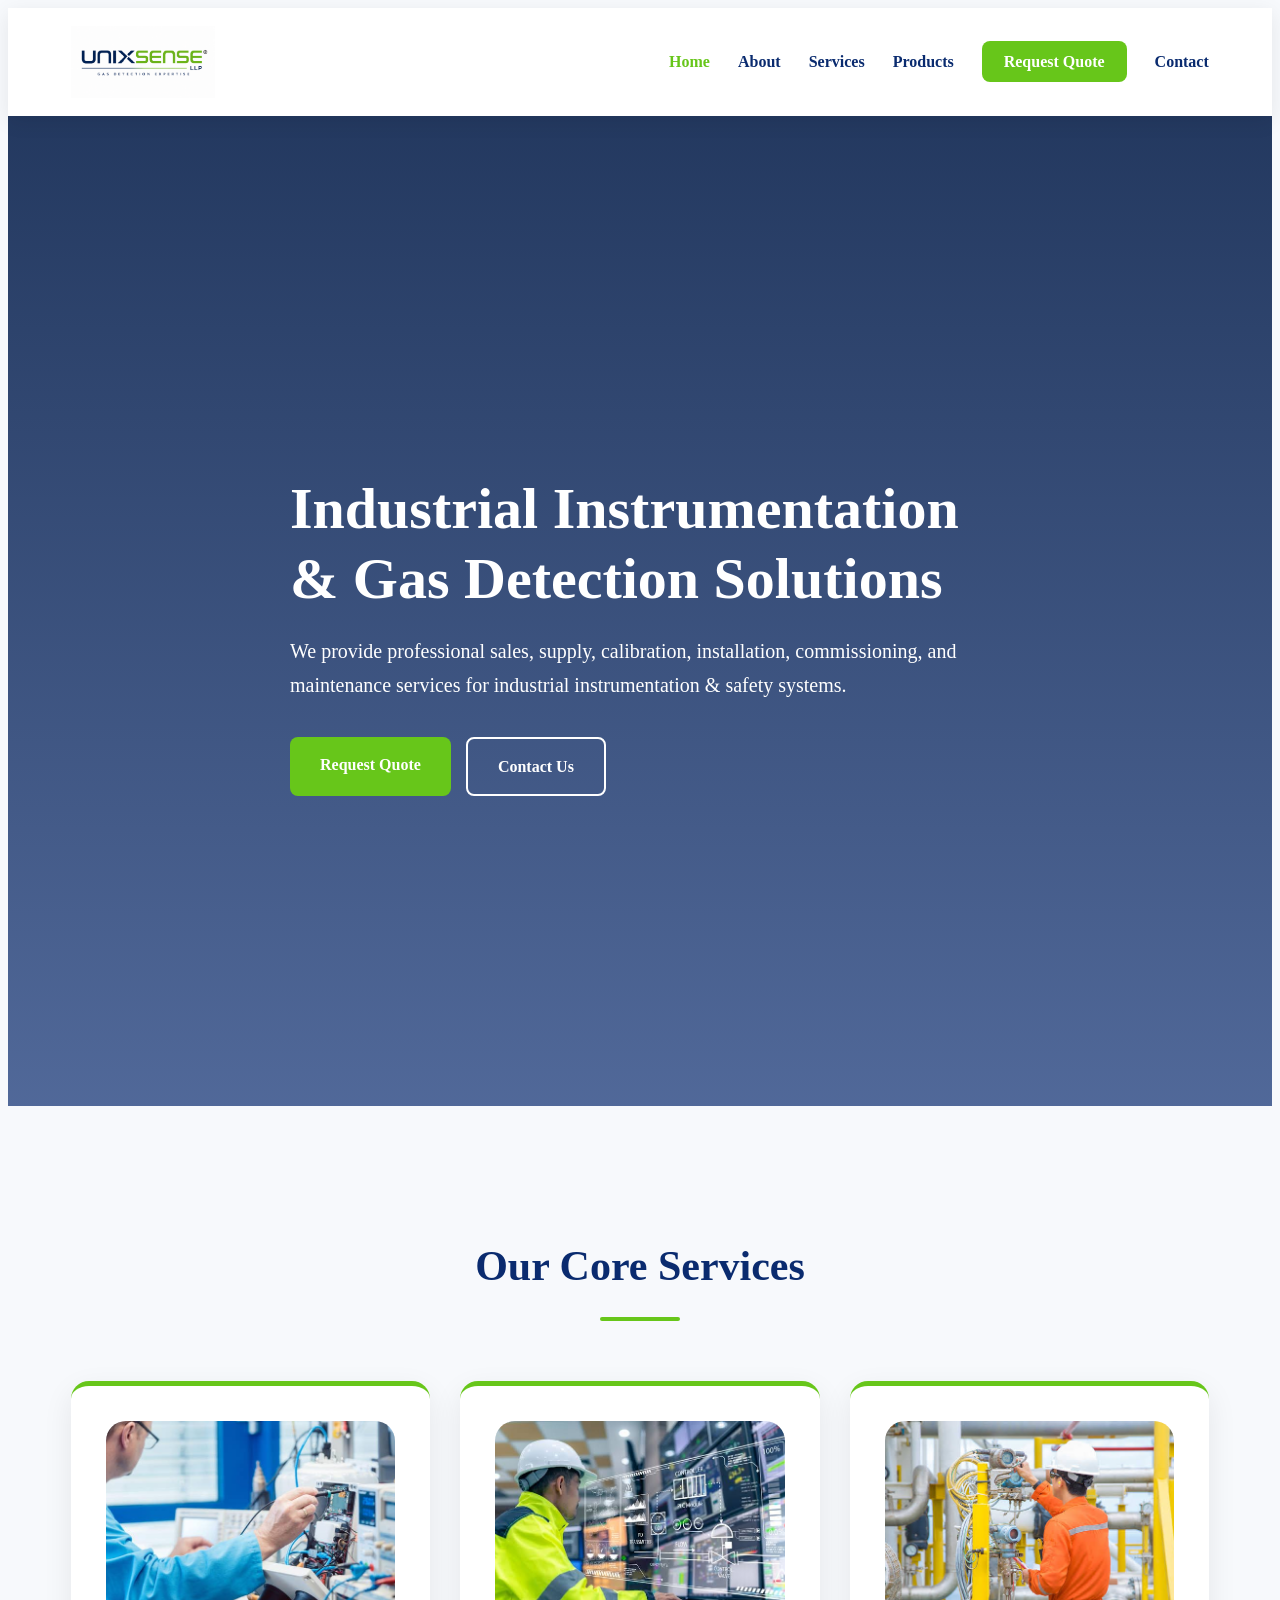
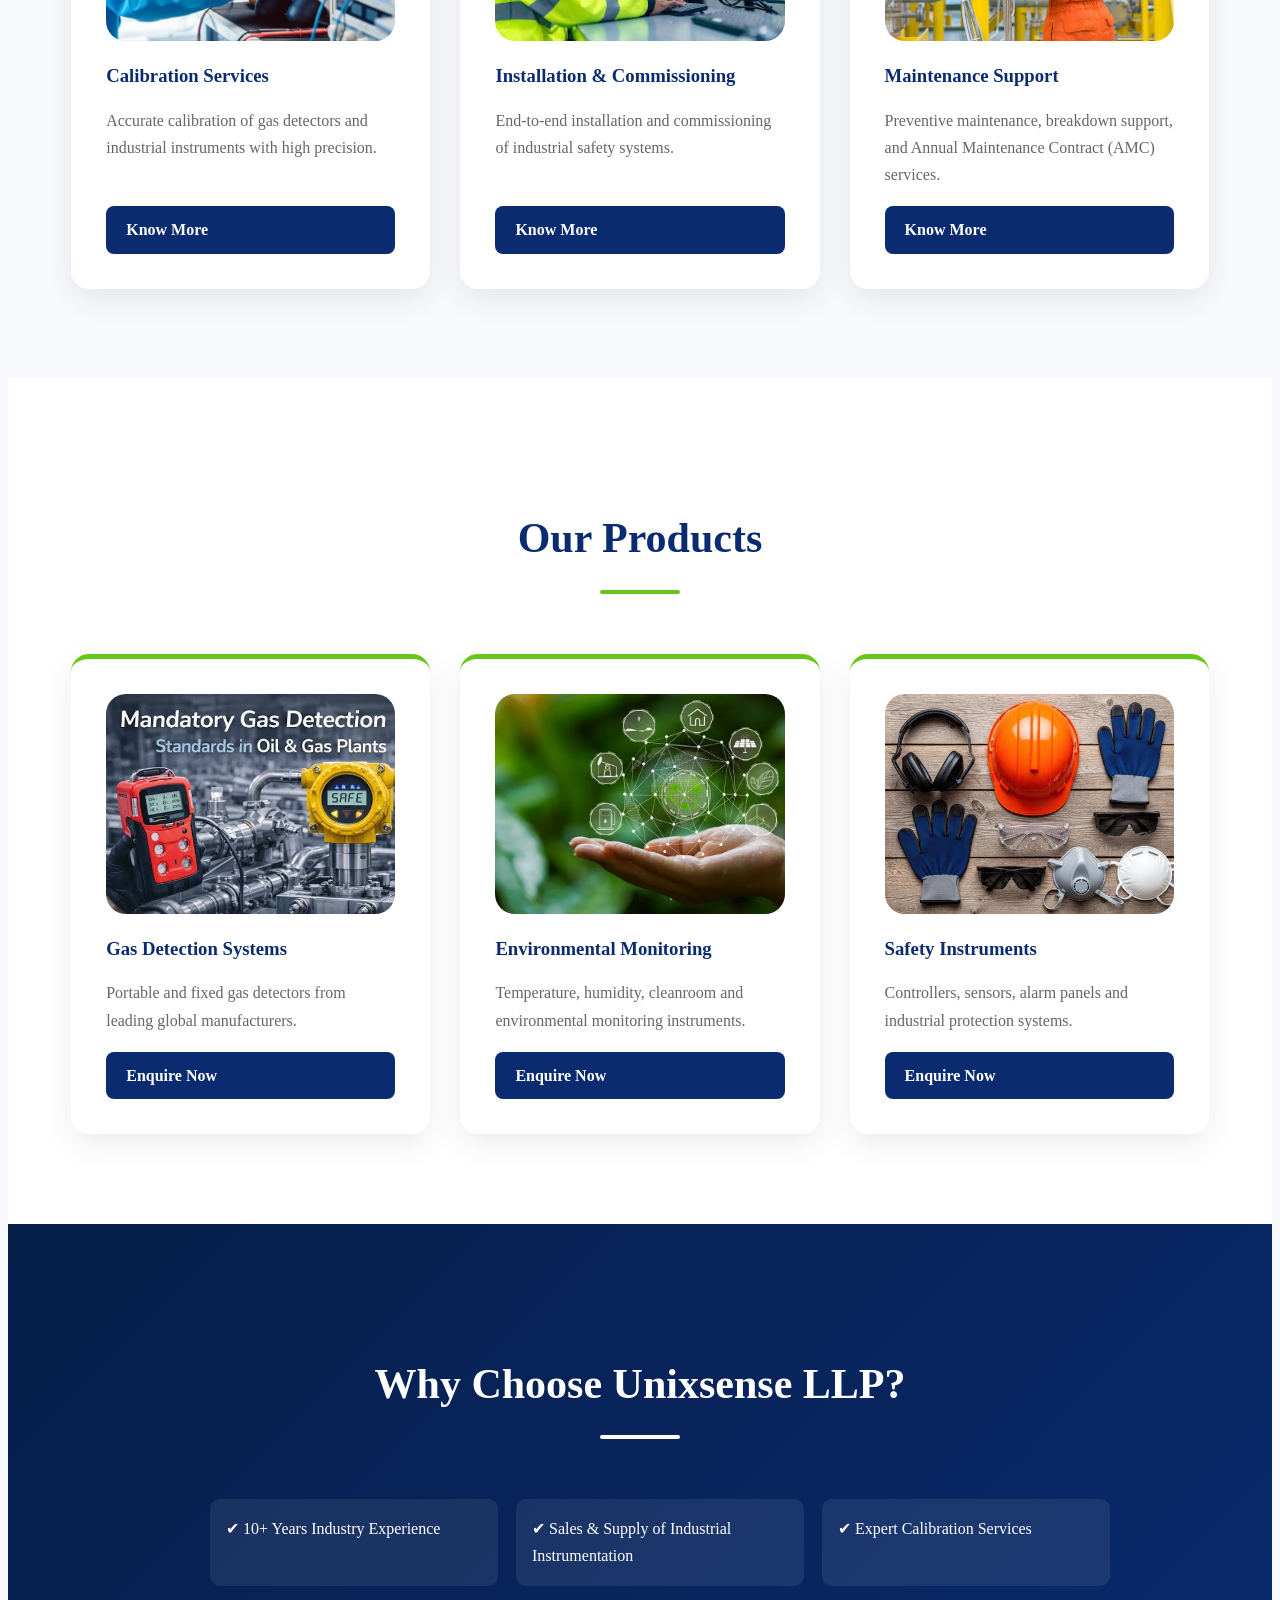
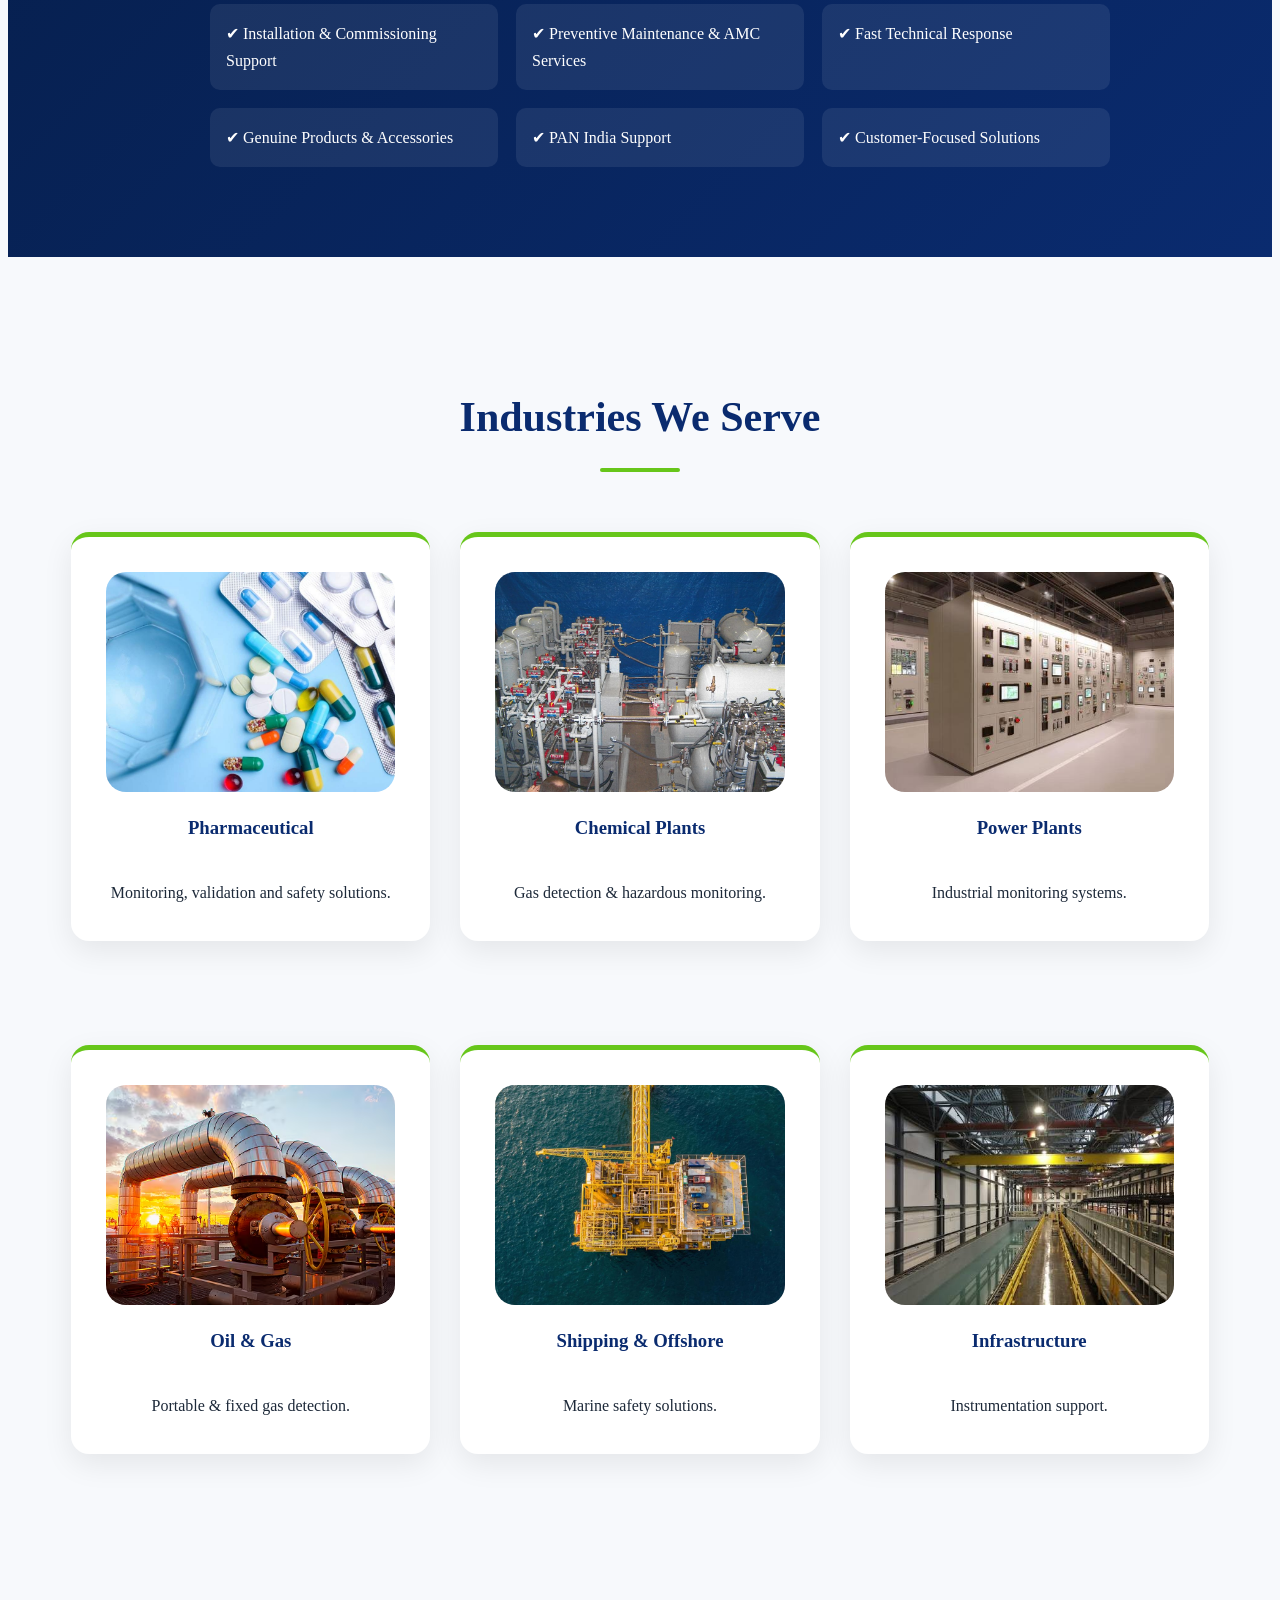
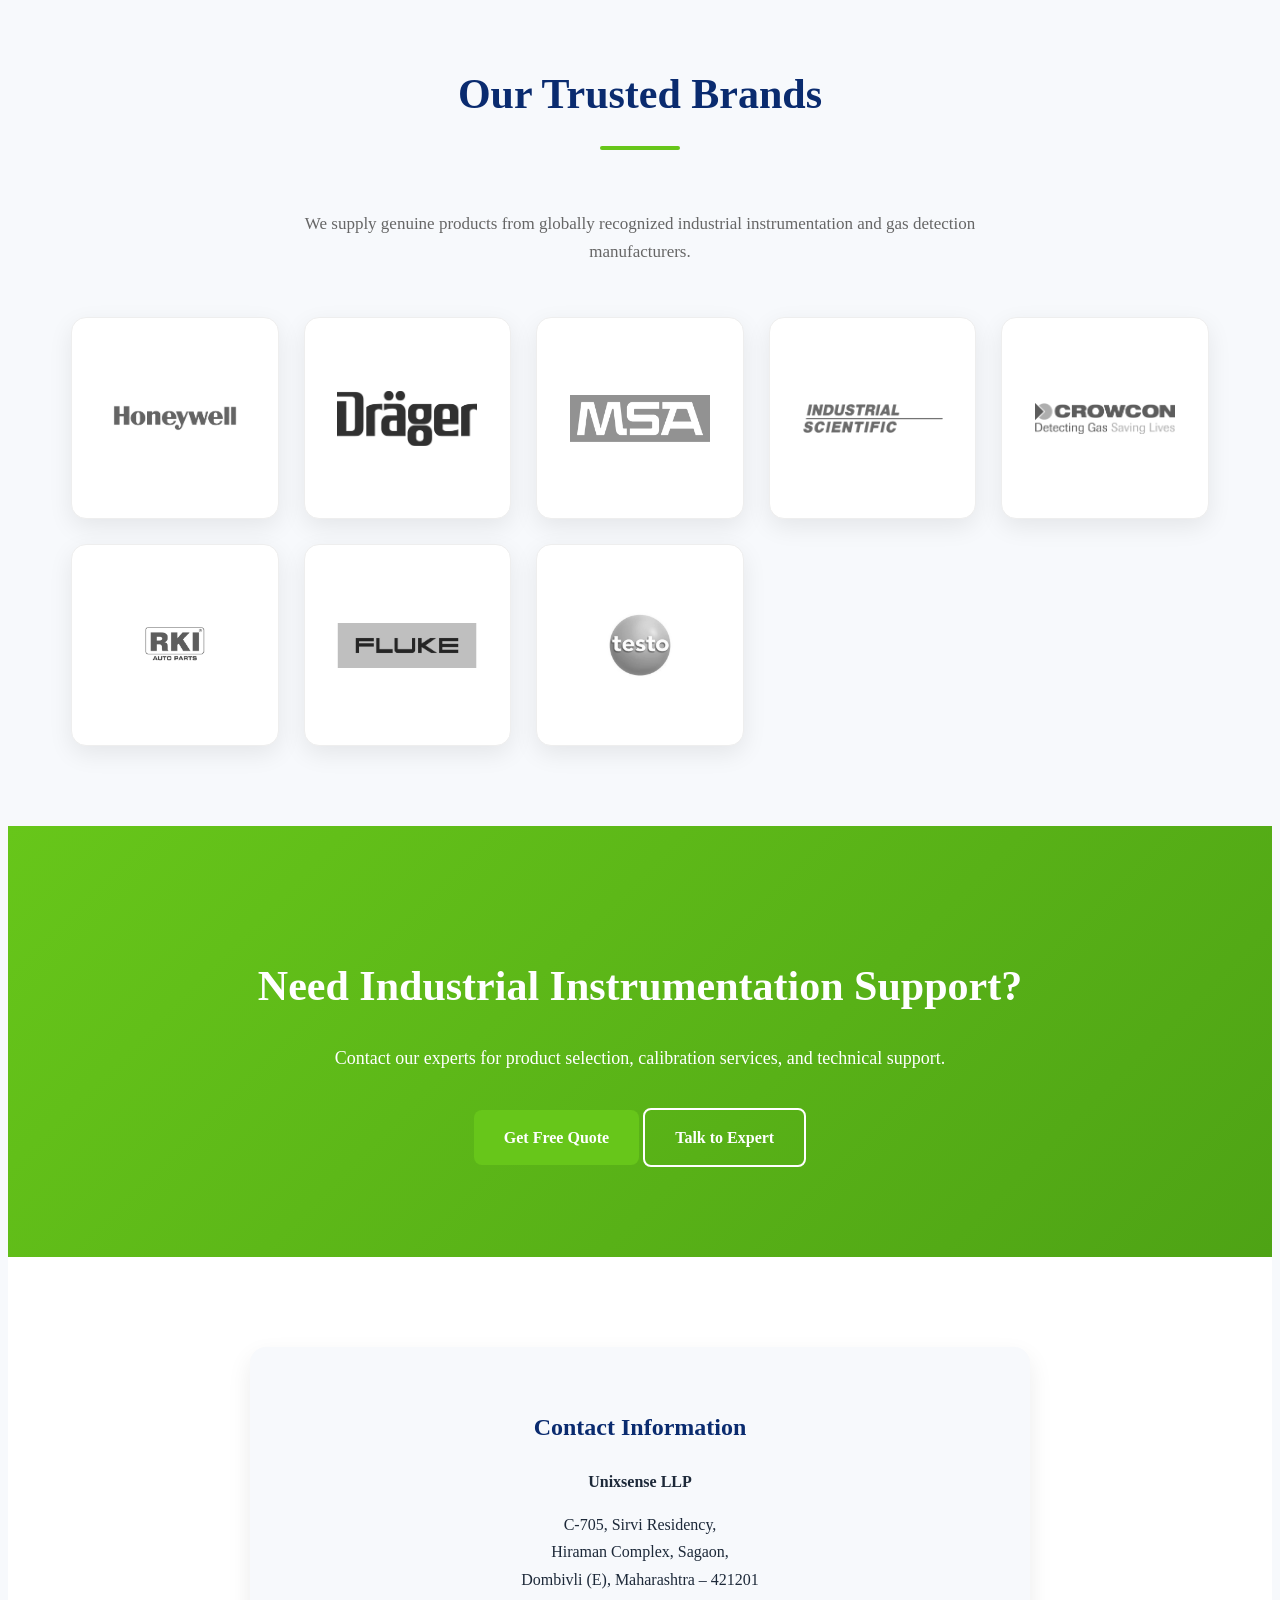
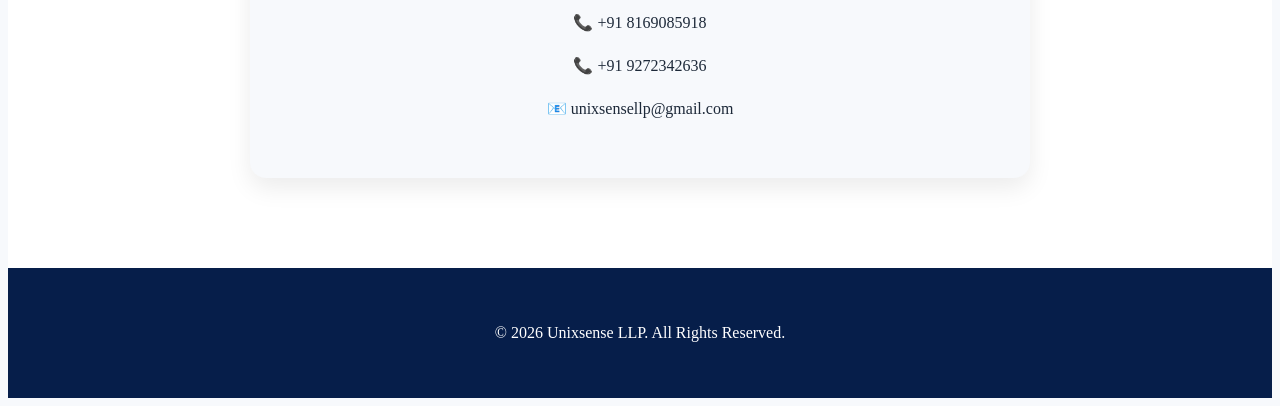
==== index.html @ 5f7a249a "demo" ====
<!DOCTYPE html>
<html lang="en">

<head>
    <meta charset="UTF-8">
    <meta name="viewport" content="width=device-width, initial-scale=1.0">
    <meta name="description"
        content="Unixsense LLP - Sales, Supply, Calibration, Installation and Maintenance of Industrial Instrumentation and Gas Detection Systems">
    <title>Unixsense LLP | Industrial Instrumentation & Safety Solutions</title>
    <link rel="stylesheet" href="style.css">

    <style>
        /* ===========================
        CARD IMAGE
=========================== */

        .card {
            overflow: hidden;
            border-radius: 18px;
            background: #fff;
            box-shadow: 0 10px 30px rgba(0, 0, 0, .08);
            transition: .35s;
            display: flex;
            flex-direction: column;
        }

        .card:hover {
            transform: translateY(-8px);
        }

        .card-image {
            width: 100%;
            height: 220px;
            overflow: hidden;

        }

        .card-image img {
            border-radius: 20px;
            width: 100%;
            height: 100%;
            object-fit: cover;
            display: block;
            transition: .4s;
        }

        .card:hover .card-image img {
            transform: scale(1.08);
        }

        .card-content {
            /* padding: 25px; */
            display: flex;
            flex-direction: column;
            flex: 1;
        }

        .card-content h3 {
            margin-bottom: 15px;
            color: #0A2B6F;
        }

        .card-content p {
            color: #666;
            line-height: 1.7;
            margin: 0px;
            flex: 1;
        }

        .card-content .btn {
            align-self: left;
        }
    </style>
</head>

<body>

    <header>
        <div class="container nav-container">
            <a href="index.html" class="logo">
                <img src="logo.png.png" alt="Unixsense LLP">
            </a>

            <nav>
                <ul>
                    <li><a href="index.html" class="active">Home</a></li>
                    <li><a href="about.html">About</a></li>
                    <li><a href="services.html">Services</a></li>
                    <li><a href="products.html">Products</a></li>
                    <li><a href="quote.html" class="quote-btn">Request Quote</a></li>
                    <li><a href="contact.html">Contact</a></li>
                </ul>
            </nav>
        </div>
    </header>

    <section class="hero">
        <div class="overlay"></div>
        <div class="container hero-content">
            <h1>Industrial Instrumentation & Gas Detection Solutions</h1>
            <p>We provide professional sales, supply, calibration, installation, commissioning, and maintenance services
                for industrial instrumentation & safety systems.</p>
            <div class="hero-buttons">
                <a href="quote.html" class="btn primary">Request Quote</a>
                <a href="contact.html" class="btn secondary">Contact Us</a>
            </div>
        </div>
    </section>

    <section class="services">
        <div class="container">
            <h2 class="section-title">Our Core Services</h2>
            <div class="grid">
                <div class="card">

                    <div class="card-image">
                        <img src="./image/Calibration Services.jpg" alt="Calibration Services">
                    </div>

                    <div class="card-content">
                        <h3>Calibration Services</h3>

                        <p>
                            Accurate calibration of gas detectors and industrial instruments with high precision.
                        </p>

                        <a href="services.html" class="btn small">Know More</a>
                    </div>

                </div>
                <div class="card">

                    <div class="card-image">
                        <img src="./image/Installation & Commissioning.jpg" alt="Installation & Commissioning">
                    </div>

                    <div class="card-content">

                        <h3>Installation & Commissioning</h3>

                        <p>
                            End-to-end installation and commissioning of industrial safety systems.
                        </p>

                        <a href="services.html" class="btn small">Know More</a>

                    </div>

                </div>
                <div class="card">

                    <div class="card-image">
                        <img src="./image/Maintenance Support.jpg" alt="Maintenance Support">
                    </div>

                    <div class="card-content">

                        <h3>Maintenance Support</h3>

                        <p>
                            Preventive maintenance, breakdown support, and Annual Maintenance Contract (AMC) services.
                        </p>

                        <a href="services.html" class="btn small">Know More</a>

                    </div>

                </div>
            </div>
        </div>
    </section>

    <section class="products">
        <div class="container">
            <h2 class="section-title">Our Products</h2>
            <div class="grid">
                <div class="card">

                    <div class="card-image">
                        <img src="./image/Gas Detection Systems.jpg" alt="Gas Detection Systems">
                    </div>

                    <div class="card-content">

                        <h3>Gas Detection Systems</h3>

                        <p>
                            Portable and fixed gas detectors from leading global manufacturers.
                        </p>

                        <a href="quote.html" class="btn small">Enquire Now</a>

                    </div>

                </div>

                <div class="card">

                    <div class="card-image">
                        <img src="./image/Environmental Monitoring.webp" alt="Environmental Monitoring">
                    </div>

                    <div class="card-content">

                        <h3>Environmental Monitoring</h3>

                        <p>
                            Temperature, humidity, cleanroom and environmental monitoring instruments.
                        </p>

                        <a href="quote.html" class="btn small">Enquire Now</a>

                    </div>

                </div>

                <div class="card">

                    <div class="card-image">
                        <img src="./image/Safety Instruments.jpeg" alt="Safety Instruments">
                    </div>

                    <div class="card-content">

                        <h3>Safety Instruments</h3>

                        <p>
                            Controllers, sensors, alarm panels and industrial protection systems.
                        </p>

                        <a href="quote.html" class="btn small">Enquire Now</a>

                    </div>

                </div>
            </div>
        </div>
    </section>

    <section class="highlight">
        <div class="container">
            <h2 class="section-title white">Why Choose Unixsense LLP?</h2>
            <ul class="why-list">
                <li>✔ 10+ Years Industry Experience</li>
                <li>✔ Sales & Supply of Industrial Instrumentation</li>
                <li>✔ Expert Calibration Services</li>
                <li>✔ Installation & Commissioning Support</li>
                <li>✔ Preventive Maintenance & AMC Services</li>
                <li>✔ Fast Technical Response</li>
                <li>✔ Genuine Products & Accessories</li>
                <li>✔ PAN India Support</li>
                <li>✔ Customer-Focused Solutions</li>
            </ul>
        </div>
    </section>

    <section class="industries">
        <div class="container">
            <h2 class="section-title">Industries We Serve</h2>
            <div class="grid">
                <div class="card">
                    <div class="card-image">
                        <img src="./image/Pharmaceutical.jpg" alt="Safety Instruments">
                    </div>
                    <h3 class="centre">Pharmaceutical</h3>
                    <p class="centre">Monitoring, validation and safety solutions.</p>
                </div>
                <div class="card">
                    <div class="card-image">
                        <img src="./image/Chemical Plants.jpg" alt="Safety Instruments">
                    </div>
                    <h3 class="centre">Chemical Plants</h3>
                    <p class="centre">Gas detection & hazardous monitoring.</p>
                </div>
                <div class="card">
                    <div class="card-image">
                        <img src="./image/Power Plants.jpeg" alt="Safety Instruments">
                    </div>
                    <h3 class="centre">Power Plants</h3>
                    <p class="centre">Industrial monitoring systems.</p>
                </div>
                <div class="card">
                    <div class="card-image">
                        <img src="./image/Oil & Gas.avif" alt="Safety Instruments">
                    </div>
                    <h3 class="centre">Oil & Gas</h3>
                    <p class="centre">Portable & fixed gas detection.</p>
                </div>
                <div class="card">
                    <div class="card-image">
                        <img src="./image/Shipping & Offshore.jpeg" alt="Safety Instruments">
                    </div>
                    <h3 class="centre">Shipping & Offshore</h3>
                    <p class="centre">Marine safety solutions.</p>
                </div>
                <div class="card">
                    <div class="card-image">
                        <img src="./image/Infrastructure.jpg" alt="Safety Instruments">
                    </div>
                    <h3 class="centre">Infrastructure</h3>
                    <p class="centre">Instrumentation support.</p>
                </div>
            </div>
        </div>
    </section>

    <section class="brands-section">

        <div class="container">

            <h2 class="section-title">Our Trusted Brands</h2>

            <p class="section-subtitle">
                We supply genuine products from globally recognized industrial instrumentation
                and gas detection manufacturers.
            </p>

            <div class="brands-grid">

                <div class="brand-card">
                    <img src="./image/honeywell.png" alt="Honeywell">
                </div>

                <div class="brand-card">
                    <img src="./image/drager.png" alt="Dräger">
                </div>

                <div class="brand-card">
                    <img src="./image/msa.png" alt="MSA Safety">
                </div>

                <div class="brand-card">
                    <img src="./image/industrial-scientific.png" alt="Industrial Scientific">
                </div>

                <div class="brand-card">
                    <img src="./image/crowcon.avif" alt="Crowcon">
                </div>

                <div class="brand-card">
                    <img src="./image/rki.png" alt="RKI Instruments">
                </div>

                <div class="brand-card">
                    <img src="./image/fluke.png" alt="Fluke">
                </div>

                <div class="brand-card">
                    <img src="./image/testo.jpg" alt="Testo">
                </div>

            </div>

        </div>

    </section>

    <section class="cta">
        <div class="container">
            <h2>Need Industrial Instrumentation Support?</h2>
            <p>Contact our experts for product selection, calibration services, and technical support.</p>
            <a href="quote.html" class="btn primary">Get Free Quote</a>
            <a href="contact.html" class="btn secondary">Talk to Expert</a>
        </div>
    </section>

    <section class="contact">
        <div class="container">
            <div class="contact-box">
                <h2>Contact Information</h2>
                <p><strong>Unixsense LLP</strong></p>
                <p>
                    C-705, Sirvi Residency,<br>
                    Hiraman Complex, Sagaon,<br>
                    Dombivli (E), Maharashtra – 421201
                </p>
                <p>📞 +91 8169085918</p>
                <p>📞 +91 9272342636</p>
                <p>📧 unixsensellp@gmail.com</p>
            </div>
        </div>
    </section>

    <footer>
        <div class="container">
            <p>© 2026 Unixsense LLP. All Rights Reserved.</p>
        </div>
    </footer>

    <script src="script.js"></script>
</body>

</html>
---- style.css ----
r'' '*{
 margin:0;
 padding:0;
 box-sizing:border-box;
 font-family:"Segoe UI",
 sans-serif;
 }

 html {
   scroll-behavior: smooth;
 }

 body {
   background: #F7F9FC;
   color: #1D2939;
   line-height: 1.7;
   overflow-x: hidden;
 }

 .container {
   width: 90%;
   max-width: 1200px;
   margin: auto;
 }

 /* Header */

 header {
   position: sticky;
   top: 0;
   z-index: 1000;
   background: #fff;
   box-shadow: 0 5px 20px rgba(0, 0, 0, .08);
 }

 .nav-container {
   display: flex;
   justify-content: space-between;
   align-items: center;
   padding: 18px 0;
 }

 .logo img {
   height: 72px;
   display: block;
 }

 nav ul {
   display: flex;
   list-style: none;
   align-items: center;
   gap: 28px;
 }

 nav a {
   text-decoration: none;
   font-weight: 600;
   color: #0A2B6F;
   transition: .3s;
 }

 nav a:hover,
 nav .active {
   color: #67C61A;
 }

 .quote-btn {
   background: #67C61A;
   color: #fff;
   padding: 12px 22px;
   border-radius: 8px;
 }

 .quote-btn:hover {
   background: #4EA315;
   color: #fff;
 }

 /* Hero */

 .hero {
   position: relative;
   height: 90vh;
   display: flex;
   align-items: center;
   background: url("https://images.unsplash.com/photo-1504307651254-35680f356dfd?auto=format&fit=crop&w=1600&q=80") center/cover no-repeat;
 }

 .overlay {
   position: absolute;
   inset: 0;
   background: linear-gradient(rgba(6, 30, 74, .88), rgba(10, 43, 111, .70));
 }

 .hero-content {
   position: relative;
   z-index: 2;
   max-width: 700px;
   color: #fff;
 }

 .hero h1 {
   font-size: 58px;
   line-height: 1.2;
   margin-bottom: 20px;
 }

 .hero p {
   font-size: 20px;
   margin-bottom: 35px;
 }

 .hero-buttons {
   display: flex;
   gap: 15px;
   flex-wrap: wrap;
 }

 .btn {
   display: inline-block;
   padding: 14px 30px;
   border-radius: 8px;
   font-weight: 700;
   text-decoration: none;
   transition: .3s;
 }

 .primary {
   background: #67C61A;
   color: #fff;
 }

 .primary:hover {
   background: #4EA315;
 }

 .secondary {
   border: 2px solid #fff;
   color: #fff;
 }

 .secondary:hover {
   background: #fff;
   color: #0A2B6F;
 }

 .small {
   margin-top: 18px;
   padding: 10px 20px;
   background: #0A2B6F;
   color: #fff;
 }

 .small:hover {
   background: #061E4A;
 }

 /* Sections */

 section {
   padding: 90px 0;
 }

 .section-title {
   font-size: 42px;
   text-align: center;
   color: #0A2B6F;
   margin-bottom: 60px;
   position: relative;
 }

 .section-title::after {
   content: "";
   width: 80px;
   height: 4px;
   background: #67C61A;
   display: block;
   margin: 15px auto;
   border-radius: 20px;
 }

 .white {
   color: #fff;
 }

 .white::after {
   background: #fff;
 }

 .grid {
   display: grid;
   grid-template-columns: repeat(auto-fit, minmax(280px, 1fr));
   gap: 104px 30px;
 }

 .card {
   background: #fff;
   padding: 35px;
   border-radius: 16px;
   box-shadow: 0 12px 30px rgba(0, 0, 0, .08);
   border-top: 5px solid #67C61A;
   transition: .35s;
 }

 .card:hover {
   transform: translateY(-8px);
   box-shadow: 0 18px 35px rgba(0, 0, 0, .15);
 }

 .card h3 {
   color: #0A2B6F;
   margin-bottom: 15px;
 }

 .products {
   background: #fff;
 }

 .highlight {
   background: linear-gradient(135deg, #061E4A, #0A2B6F);
   color: #fff;
 }

 .why-list {
   max-width: 900px;
   margin: auto;
   display: grid;
   grid-template-columns: repeat(auto-fit, minmax(250px, 1fr));
   gap: 18px;
   list-style: none;
 }

 .why-list li {
   background: rgba(255, 255, 255, .08);
   padding: 16px;
   border-radius: 10px;
 }

 .cta {
   background: #67C61A;
   color: #fff;
   text-align: center;
 }

 .cta h2 {
   font-size: 40px;
   margin-bottom: 15px;
 }

 .cta p {
   max-width: 700px;
   margin: 0 auto 30px;
 }

 .contact {
   background: #fff;
 }

 .contact-box {
   max-width: 700px;
   margin: auto;
   background: #F7F9FC;
   padding: 40px;
   border-radius: 16px;
   box-shadow: 0 10px 25px rgba(0, 0, 0, .08);
   text-align: center;
 }

 .contact-box h2 {
   color: #0A2B6F;
   margin-bottom: 20px;
 }

 footer {
   background: #061E4A;
   color: #fff;
   text-align: center;
   padding: 25px 0;
 }

 /* Responsive */

 @media(max-width:992px) {
   .hero h1 {
     font-size: 46px;
   }

   nav ul {
     gap: 18px;
   }
 }

 @media(max-width:768px) {

   .nav-container {
     flex-direction: column;
   }

   .logo img {
     height: 60px;
     margin-bottom: 15px;
   }

   nav ul {
     flex-wrap: wrap;
     justify-content: center;
     gap: 15px;
   }

   .hero {
     height: auto;
     padding: 120px 0 90px;
     text-align: center;
   }

   .hero-content {
     margin: auto;
   }

   .hero h1 {
     font-size: 36px;
   }

   .hero p {
     font-size: 17px;
   }

   .hero-buttons {
     justify-content: center;
   }

   .section-title {
     font-size: 30px;
   }

   .cta h2 {
     font-size: 30px;
   }

   .contact-box {
     padding: 25px;
   }
 }

 @media(max-width:480px) {

   .container {
     width: 92%;
   }

   .hero h1 {
     font-size: 30px;
   }

   .btn {
     width: 100%;
     text-align: center;
   }

   nav ul {
     flex-direction: column;
   }
 }



 /* =======================================================
                ABOUT PAGE
=======================================================*/

 .about-hero {
   height: 70vh;
   background: url("https://images.unsplash.com/photo-1517048676732-d65bc937f952?auto=format&fit=crop&w=1600&q=80") center center/cover;
   position: relative;
   display: flex;
   align-items: center;
 }

 .about-hero .overlay {
   position: absolute;
   inset: 0;
   background: linear-gradient(rgba(6, 30, 74, .88),
       rgba(10, 43, 111, .75));
 }

 .hero-tag {

   color: #67C61A;

   font-size: 15px;

   letter-spacing: 3px;

   font-weight: 700;

   margin-bottom: 20px;

   text-transform: uppercase;

 }

 /* =============================== */

 .about-company {

   background: #fff;

 }

 .about-grid {

   display: grid;

   grid-template-columns: 1fr 1fr;

   gap: 70px;

   align-items: center;

 }

 .about-content p {

   color: #555;

   font-size: 17px;

   line-height: 1.9;

 }

 .about-image {

   overflow: hidden;

   border-radius: 18px;

   box-shadow: 0 20px 40px rgba(0, 0, 0, .12);

 }

 .about-image img {

   width: 100%;

   display: block;

   transition: .5s;

 }

 .about-image:hover img {

   transform: scale(1.05);

 }

 /* =============================== */

 .company-overview {

   background: #F7F9FC;

 }

 /* =============================== */

 .mission-vision {

   background: #fff;

 }

 .mission-vision .card {

   text-align: left;

 }

 .mission-vision h3 {

   color: #0A2B6F;

   margin-bottom: 15px;

 }

 /* =============================== */

 .highlight {

   background: linear-gradient(135deg,
       #061E4A,
       #0A2B6F);

 }

 .highlight .card {

   background: rgba(255, 255, 255, .08);

   color: white;

   border: none;

   backdrop-filter: blur(10px);

 }

 .highlight .card h3 {

   color: white;

 }

 .highlight .card:hover {

   transform: translateY(-10px);

   background: rgba(255, 255, 255, .14);

 }

 /* =============================== */

 .cta {

   background: linear-gradient(135deg,
       #67C61A,
       #52AF16);

   color: white;

   text-align: center;

 }

 .cta h2 {

   font-size: 42px;

   margin-bottom: 20px;

 }

 .cta p {

   max-width: 750px;

   margin: auto;

   margin-bottom: 35px;

   font-size: 18px;

 }

 .cta .secondary {

   border: 2px solid white;

 }

 .cta .secondary:hover {

   background: white;

   color: #0A2B6F;

 }

 /* =============================== */

 footer {

   background: #061E4A;

   color: white;

   padding: 35px 0;

   text-align: center;

 }

 /* =============================== */

 .whatsapp {

   position: fixed;

   right: 25px;

   bottom: 25px;

   width: 58px;

   height: 58px;

   border-radius: 50%;

   background: #25D366;

   display: flex;

   justify-content: center;

   align-items: center;

   font-size: 28px;

   text-decoration: none;

   color: white;

   box-shadow: 0 10px 25px rgba(0, 0, 0, .25);

   transition: .3s;

   z-index: 999;

 }

 .whatsapp:hover {

   transform: scale(1.1);

 }

 /* =======================================================
                RESPONSIVE
=======================================================*/

 @media(max-width:991px) {

   .about-grid {

     grid-template-columns: 1fr;

     gap: 40px;

   }

   .about-image {

     order: -1;

   }

 }

 @media(max-width:768px) {

   .about-hero {

     height: auto;

     padding: 130px 0 90px;

     text-align: center;

   }

   .about-hero h1 {

     font-size: 38px;

   }

   .about-hero p {

     font-size: 17px;

   }

   .hero-tag {

     font-size: 13px;

     letter-spacing: 2px;

   }

   .cta h2 {

     font-size: 30px;

   }

 }

 @media(max-width:480px) {

   .about-hero h1 {

     font-size: 30px;

   }

   .about-content p {

     font-size: 16px;

   }

 }


 /*=====================================================
                SERVICES PAGE
=====================================================*/

 .services-hero {
   height: 70vh;
   position: relative;
   display: flex;
   align-items: center;
   background: url("https://images.unsplash.com/photo-1504307651254-35680f356dfd?auto=format&fit=crop&w=1600&q=80") center center/cover no-repeat;
 }

 .services-hero .overlay {
   position: absolute;
   inset: 0;
   background: linear-gradient(rgba(6, 30, 74, .90),
       rgba(10, 43, 111, .75));
 }

 .services-hero .hero-content {
   position: relative;
   z-index: 2;
   max-width: 700px;
 }

 .services-hero .hero-tag {
   color: #67C61A;
   font-size: 15px;
   font-weight: 700;
   letter-spacing: 3px;
   text-transform: uppercase;
   margin-bottom: 20px;
 }

 .services-hero h1 {
   color: #fff;
   font-size: 58px;
   line-height: 1.2;
   margin-bottom: 20px;
 }

 .services-hero p {
   color: #F5F7FA;
   font-size: 19px;
   line-height: 1.8;
 }

 /*======================================
        SERVICE CARDS
=======================================*/

 .service-card {
   display: flex;
   flex-direction: column;
   height: 100%;
 }

 .service-card h3 {
   color: #0A2B6F;
   margin-bottom: 15px;
 }

 .service-card p {
   color: #555;
   line-height: 1.8;
 }

 .service-card ul {
   margin-top: 20px;
   list-style: none;
   padding: 0;
 }

 .service-card li {
   padding: 8px 0;
   color: #444;
   border-bottom: 1px solid #ECECEC;
 }

 .service-card li:last-child {
   border: none;
 }

 .service-card:hover {
   transform: translateY(-10px);
 }

 /*======================================
        TECHNICAL SUPPORT
=======================================*/

 .company-overview {
   background: #F7F9FC;
 }

 .company-overview .card {
   text-align: center;
 }

 .company-overview .card h3 {
   color: #0A2B6F;
   margin-bottom: 15px;
 }

 /*======================================
        WHY TRUST US
=======================================*/

 .highlight {
   background: linear-gradient(135deg,
       #061E4A,
       #0A2B6F);
 }

 .highlight .card {
   background: rgba(255, 255, 255, .08);
   border: none;
   backdrop-filter: blur(12px);
   color: #fff;
 }

 .highlight .card h3 {
   color: #fff;
 }

 .highlight .card:hover {
   background: rgba(255, 255, 255, .14);
 }

 /*======================================
        CTA
=======================================*/

 .cta {
   background: linear-gradient(135deg,
       #67C61A,
       #4EA315);
   text-align: center;
   color: #fff;
 }

 .cta h2 {
   font-size: 42px;
   margin-bottom: 20px;
 }

 .cta p {
   max-width: 700px;
   margin: 0 auto 30px;
   font-size: 18px;
 }

 .cta .hero-buttons {
   justify-content: center;
 }

 .cta .secondary {
   border: 2px solid #fff;
 }

 .cta .secondary:hover {
   background: #fff;
   color: #0A2B6F;
 }

 /*======================================
        RESPONSIVE
=======================================*/

 @media(max-width:992px) {

   .services-hero h1 {
     font-size: 46px;
   }

 }

 @media(max-width:768px) {

   .services-hero {
     height: auto;
     padding: 130px 0 90px;
     text-align: center;
   }

   .services-hero .hero-content {
     margin: auto;
   }

   .services-hero h1 {
     font-size: 36px;
   }

   .services-hero p {
     font-size: 17px;
   }

   .services-hero .hero-buttons {
     justify-content: center;
   }

   .cta h2 {
     font-size: 30px;
   }

 }

 @media(max-width:480px) {

   .services-hero h1 {
     font-size: 30px;
   }

   .service-card {
     padding: 25px;
   }

   .service-card li {
     font-size: 15px;
   }

 }



 /*=====================================================
                PRODUCTS PAGE
======================================================*/

 .products-hero {
   height: 70vh;
   position: relative;
   display: flex;
   align-items: center;
   background: url("https://images.unsplash.com/photo-1517048676732-d65bc937f952?auto=format&fit=crop&w=1800&q=80") center center/cover no-repeat;
 }

 .products-hero .overlay {
   position: absolute;
   inset: 0;
   background: linear-gradient(rgba(6, 30, 74, .92),
       rgba(10, 43, 111, .75));
 }

 .products-hero .hero-content {
   position: relative;
   z-index: 2;
   max-width: 720px;
 }

 .products-hero .hero-tag {
   color: #67C61A;
   font-size: 15px;
   font-weight: 700;
   letter-spacing: 3px;
   text-transform: uppercase;
   margin-bottom: 20px;
 }

 .products-hero h1 {
   color: #fff;
   font-size: 58px;
   line-height: 1.2;
   margin-bottom: 20px;
 }

 .products-hero p {
   color: #F5F7FA;
   font-size: 19px;
   line-height: 1.8;
 }

 /*======================================
            PRODUCT CARD
======================================*/

 .product-card {
   display: flex;
   flex-direction: column;
   height: 100%;
   transition: .35s;
 }

 .product-card:hover {
   transform: translateY(-10px);
 }

 .product-card img {
   width: 100%;
   height: 220px;
   object-fit: cover;
   border-radius: 12px;
   margin-bottom: 20px;
 }

 .product-card h3 {
   color: #0A2B6F;
   margin-bottom: 15px;
 }

 .product-card p {
   color: #555;
   line-height: 1.8;
 }

 .product-card ul {
   list-style: none;
   padding: 0;
   margin: 20px 0;
 }

 .product-card ul li {
   padding: 10px 0;
   border-bottom: 1px solid #ECECEC;
   color: #444;
 }

 .product-card ul li:last-child {
   border-bottom: none;
 }

 .product-card .btn {
   margin: auto;
   align-self: flex-start;
 }

 /*======================================
        CALIBRATION SECTION
======================================*/

 .company-overview {
   background: #F7F9FC;
 }

 /*======================================
      ENVIRONMENTAL SECTION
======================================*/

 .environment-section {
   background: #FFFFFF;
 }

 /*======================================
        TRUSTED BRANDS
======================================*/

 .highlight {
   background: linear-gradient(135deg,
       #061E4A,
       #0A2B6F);
 }

 .highlight .grid {
   gap: 25px;
 }

 .highlight .card {
   background: rgba(255, 255, 255, .08);
   border: none;
   backdrop-filter: blur(12px);
   color: #fff;
   text-align: center;
   transition: .35s;
 }

 .highlight .card h3 {
   color: #fff;
 }

 .highlight .card:hover {
   transform: translateY(-8px);
   background: rgba(255, 255, 255, .15);
 }

 /*======================================
            CTA
======================================*/

 .cta {
   background: linear-gradient(135deg,
       #67C61A,
       #4EA315);
   text-align: center;
   color: #fff;
 }

 .cta h2 {
   font-size: 42px;
   margin-bottom: 20px;
 }

 .cta p {
   max-width: 700px;
   margin: 0 auto 35px;
   font-size: 18px;
 }

 .cta .hero-buttons {
   justify-content: center;
 }

 .cta .secondary {
   border: 2px solid #fff;
 }

 .cta .secondary:hover {
   background: #fff;
   color: #0A2B6F;
 }

 /*======================================
        PRODUCT LIST
======================================*/

 .product-card ul li::before {
   content: "✔";
   color: #67C61A;
   font-weight: bold;
   margin-right: 10px;
 }

 /*======================================
            RESPONSIVE
======================================*/

 @media(max-width:992px) {

   .products-hero h1 {
     font-size: 46px;
   }

   .product-card img {
     height: 200px;
   }

 }

 @media(max-width:768px) {

   .products-hero {
     height: auto;
     padding: 130px 0 90px;
     text-align: center;
   }

   .products-hero .hero-content {
     margin: auto;
   }

   .products-hero h1 {
     font-size: 36px;
   }

   .products-hero p {
     font-size: 17px;
   }

   .products-hero .hero-buttons {
     justify-content: center;
   }

   .product-card img {
     height: 180px;
   }

   .cta h2 {
     font-size: 30px;
   }

 }

 @media(max-width:480px) {

   .products-hero h1 {
     font-size: 30px;
   }

   .products-hero p {
     font-size: 16px;
   }

   .product-card {
     padding: 25px;
   }

   .product-card img {
     height: 160px;
   }

   .product-card .btns {
     margin: auto;
   }

 }

 /*==============================
      Trusted Brands
==============================*/

 .brands-section {
   padding: 80px 0;
   background: #F7F9FC;
 }

 .section-subtitle {
   text-align: center;
   max-width: 700px;
   margin: 0 auto 50px;
   color: #666;
   font-size: 17px;
 }

 .brands-grid {
   display: grid;
   grid-template-columns: repeat(auto-fit, minmax(180px, 1fr));
   gap: 25px;
 }

 .brand-card {
   background: #fff;
   border-radius: 15px;
   padding: 30px;
   display: flex;
   justify-content: center;
   align-items: center;
   height: 140px;
   box-shadow: 0 8px 25px rgba(0, 0, 0, .08);
   transition: .35s;
   border: 1px solid #eee;
 }

 .brand-card:hover {
   transform: translateY(-8px);
   box-shadow: 0 15px 35px rgba(0, 0, 0, .15);
 }

 .brand-card img {
   width: 140px;
   max-height: 70px;
   object-fit: contain;
   filter: grayscale(100%);
   opacity: .85;
   transition: .35s;
 }

 .brand-card:hover img {
   filter: none;
   opacity: 1;
   transform: scale(1.08);
 }

 @media(max-width:768px) {

   .brands-grid {
     grid-template-columns: repeat(2, 1fr);
   }

   .brand-card {
     height: 110px;
     padding: 20px;
   }

   .brand-card img {
     width: 110px;
   }

 }

 .centre {
   display: block;
   width: fit-content;
   margin: 20px auto 0;
 }
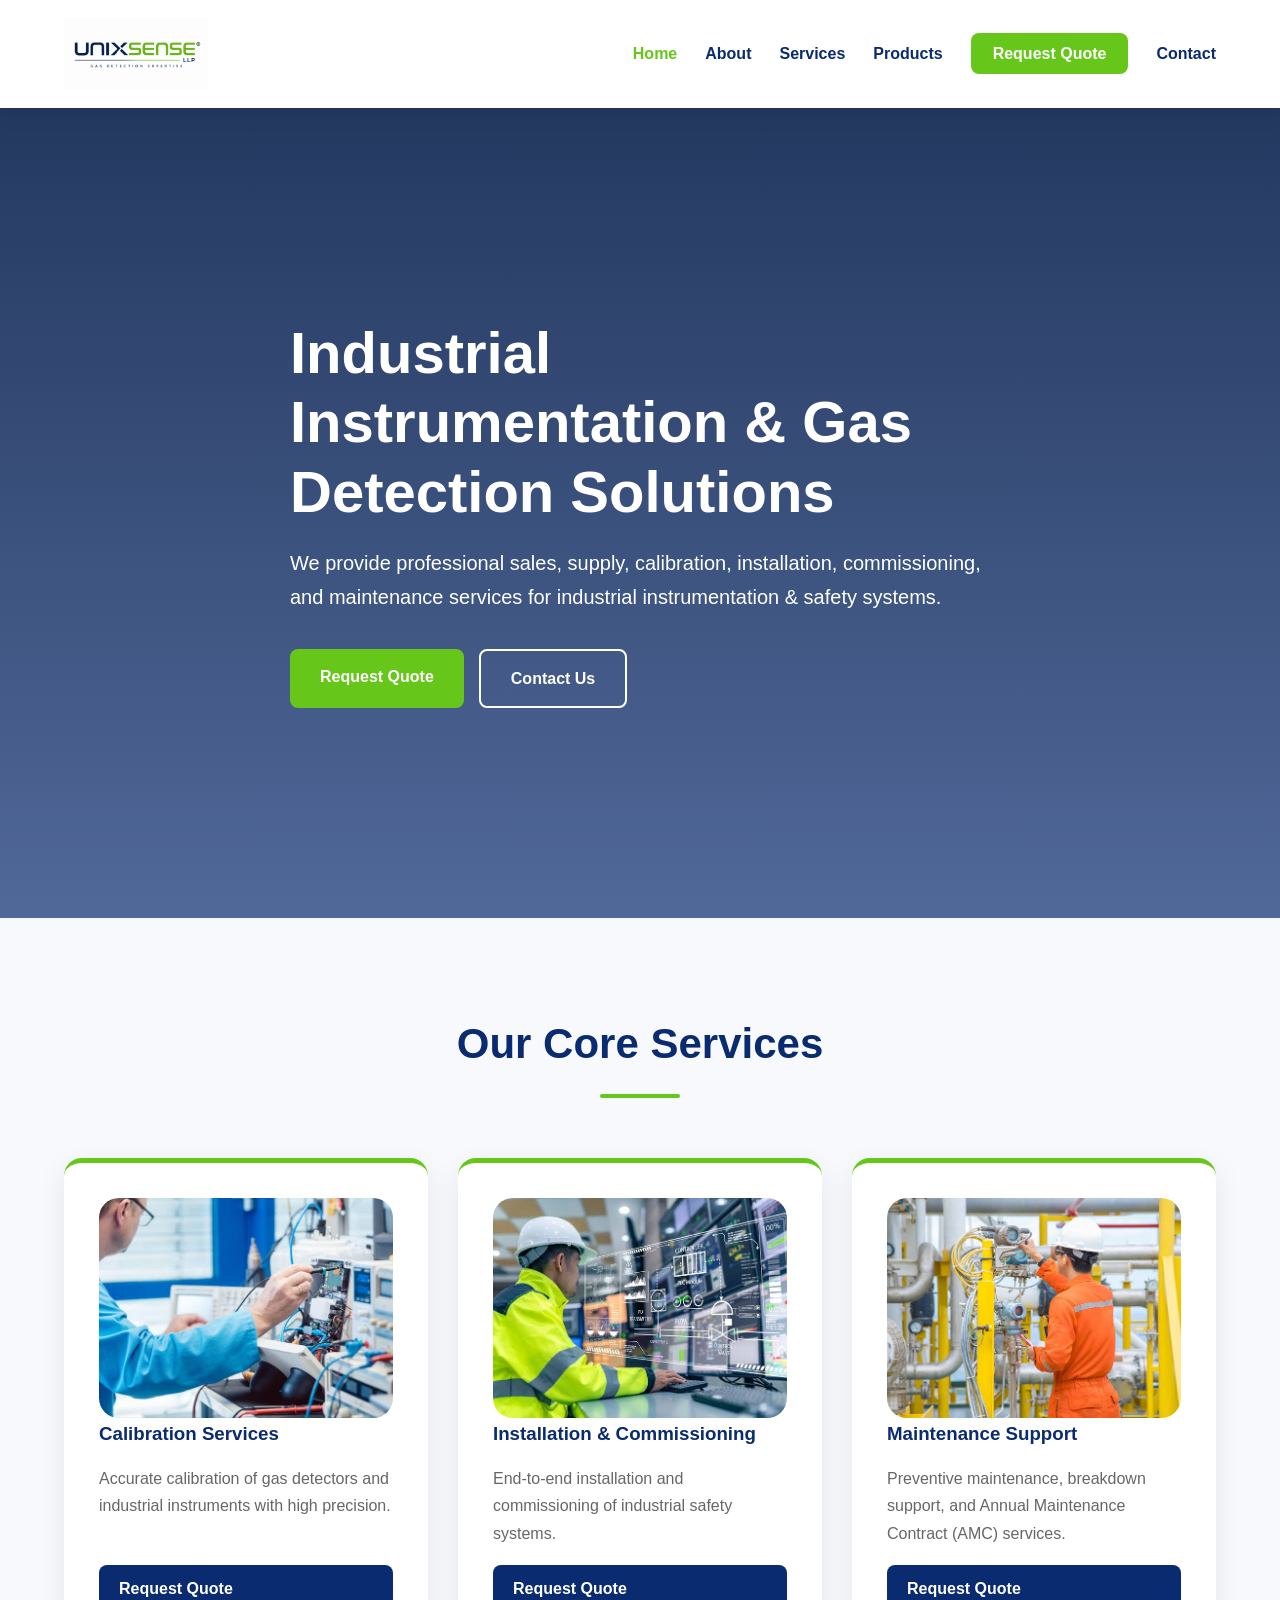
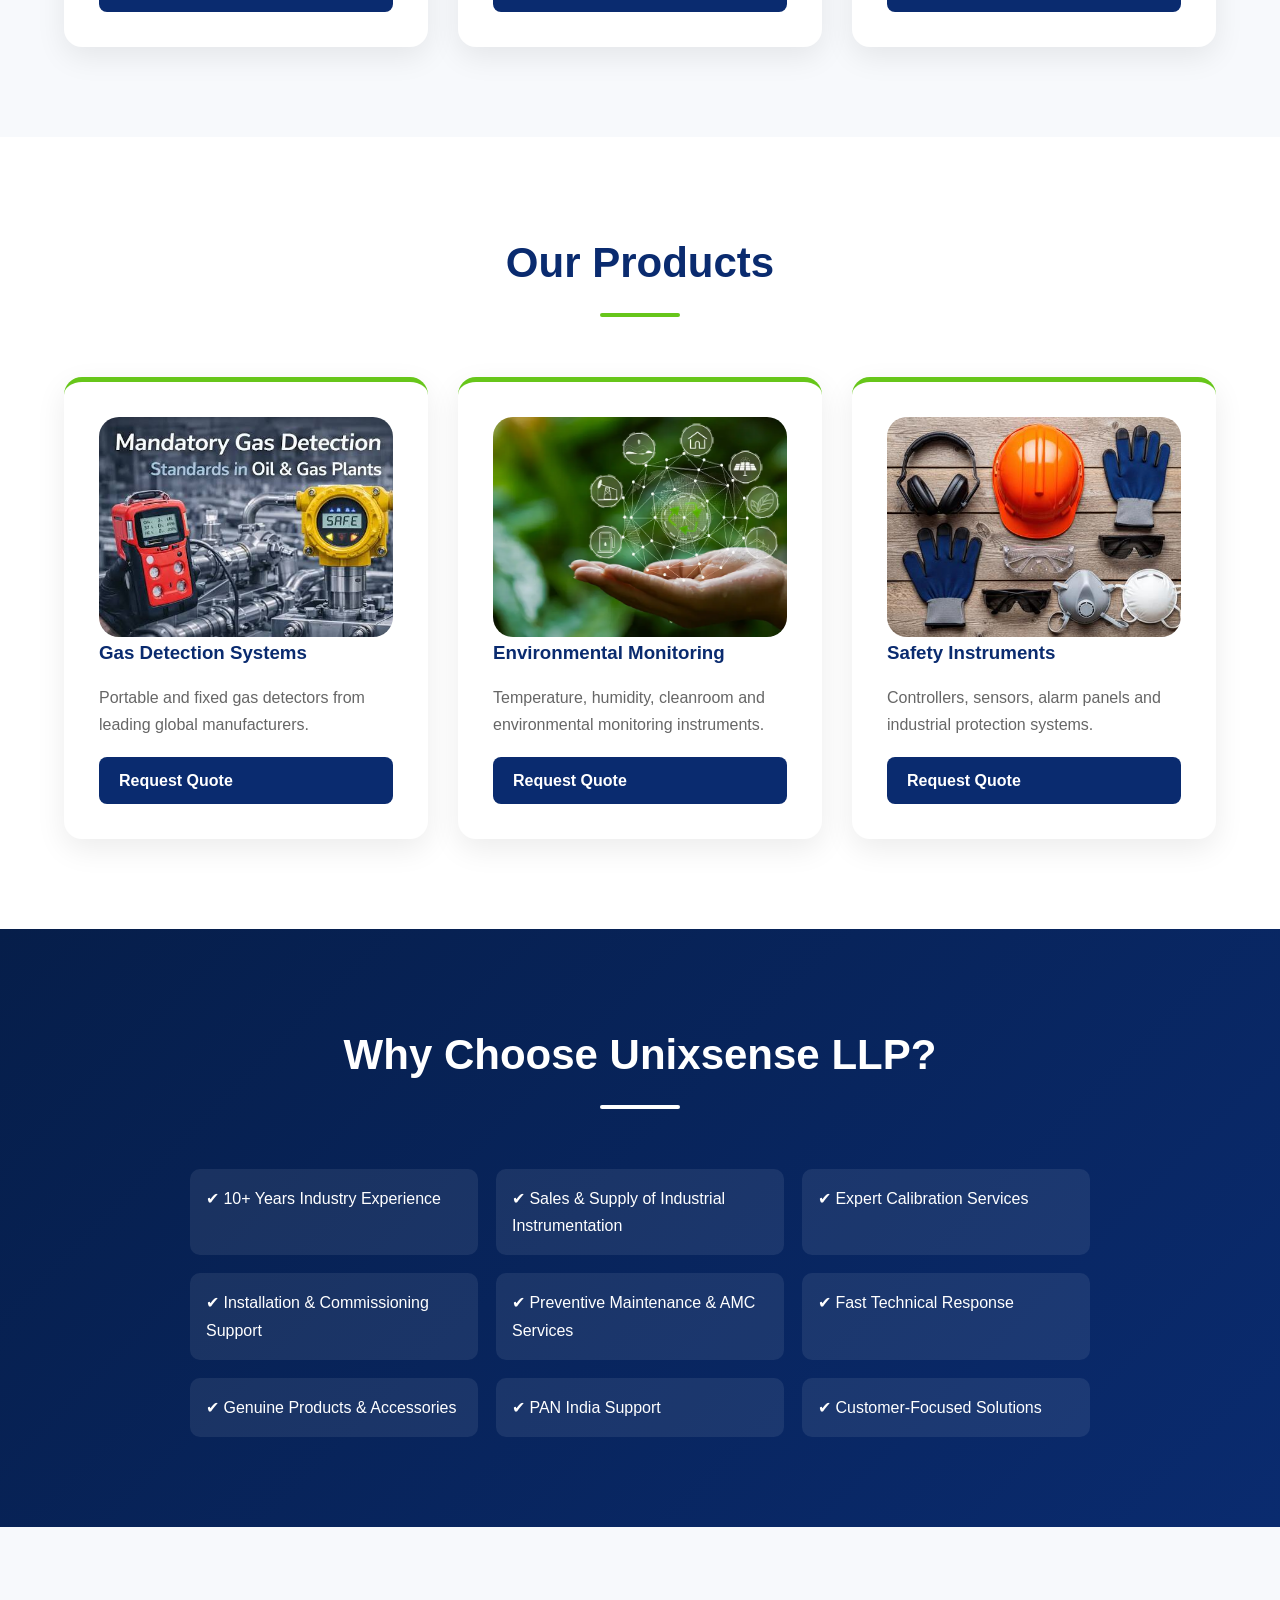
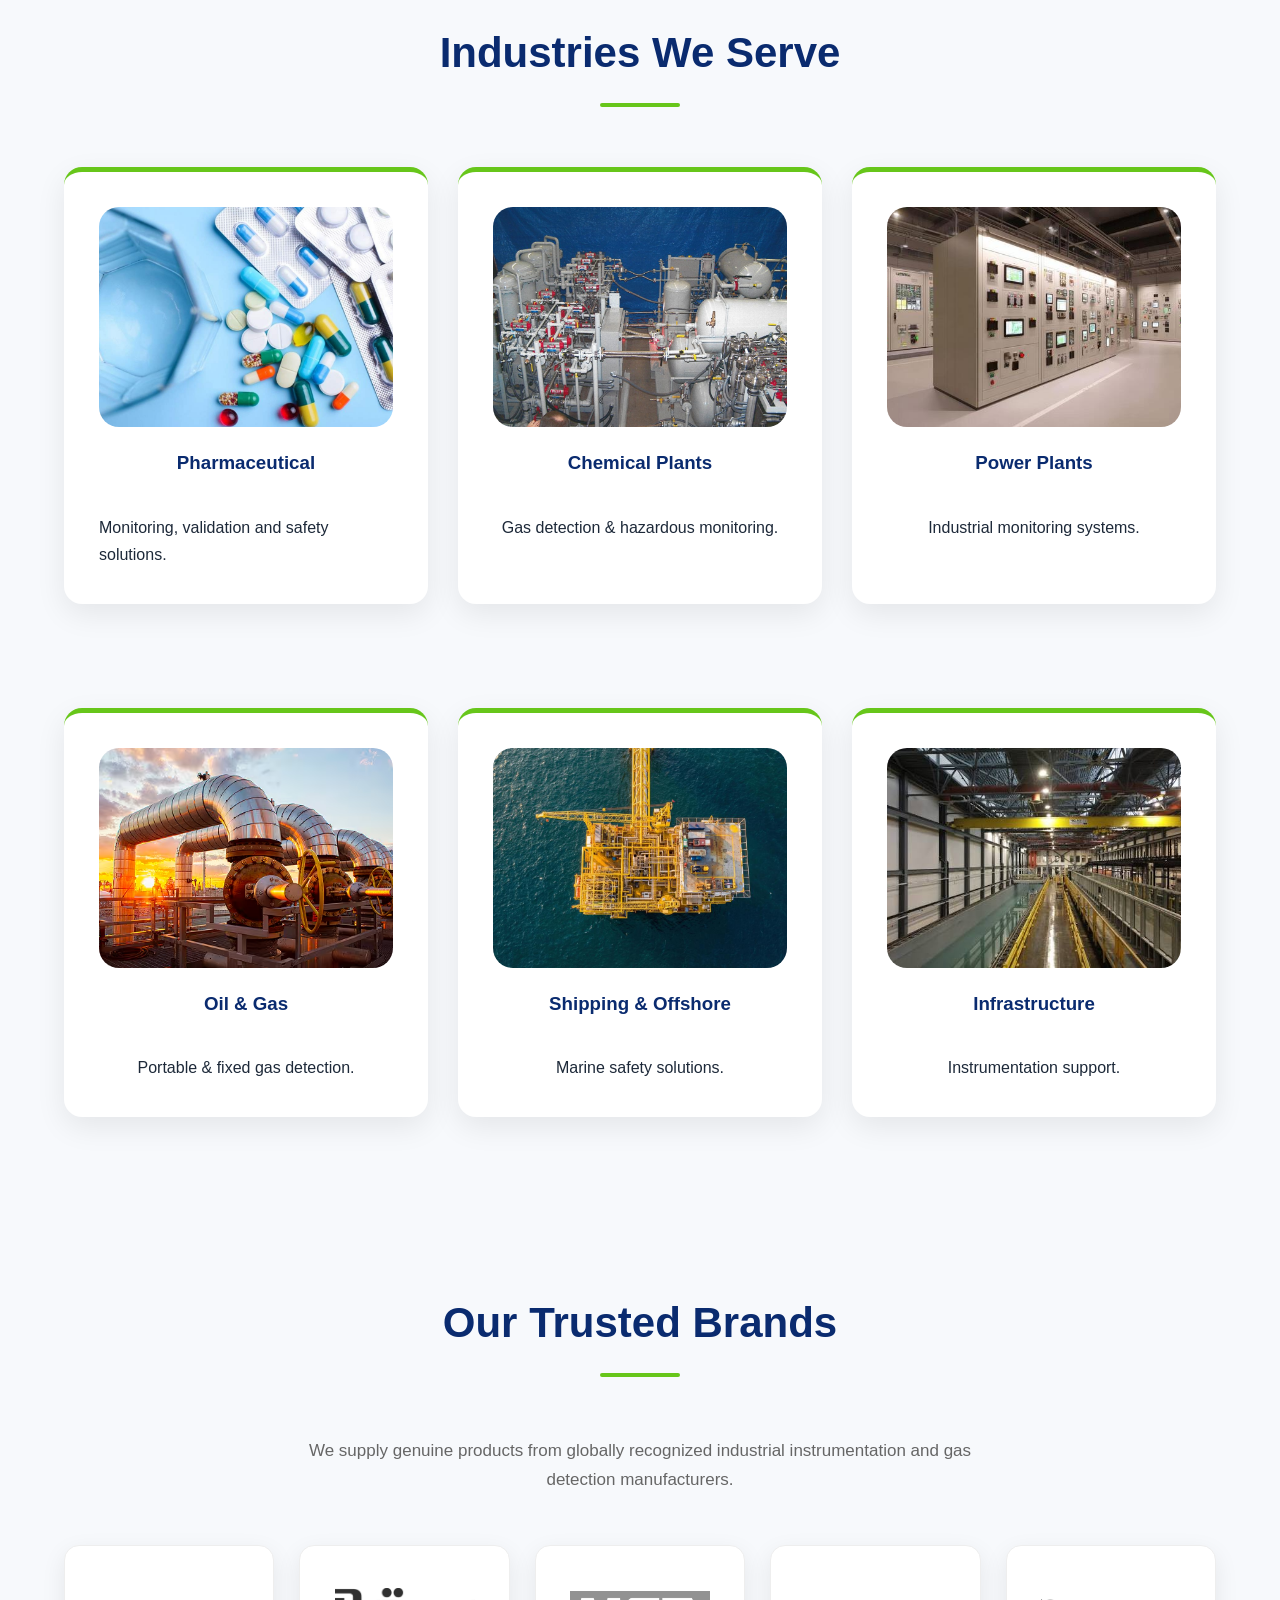
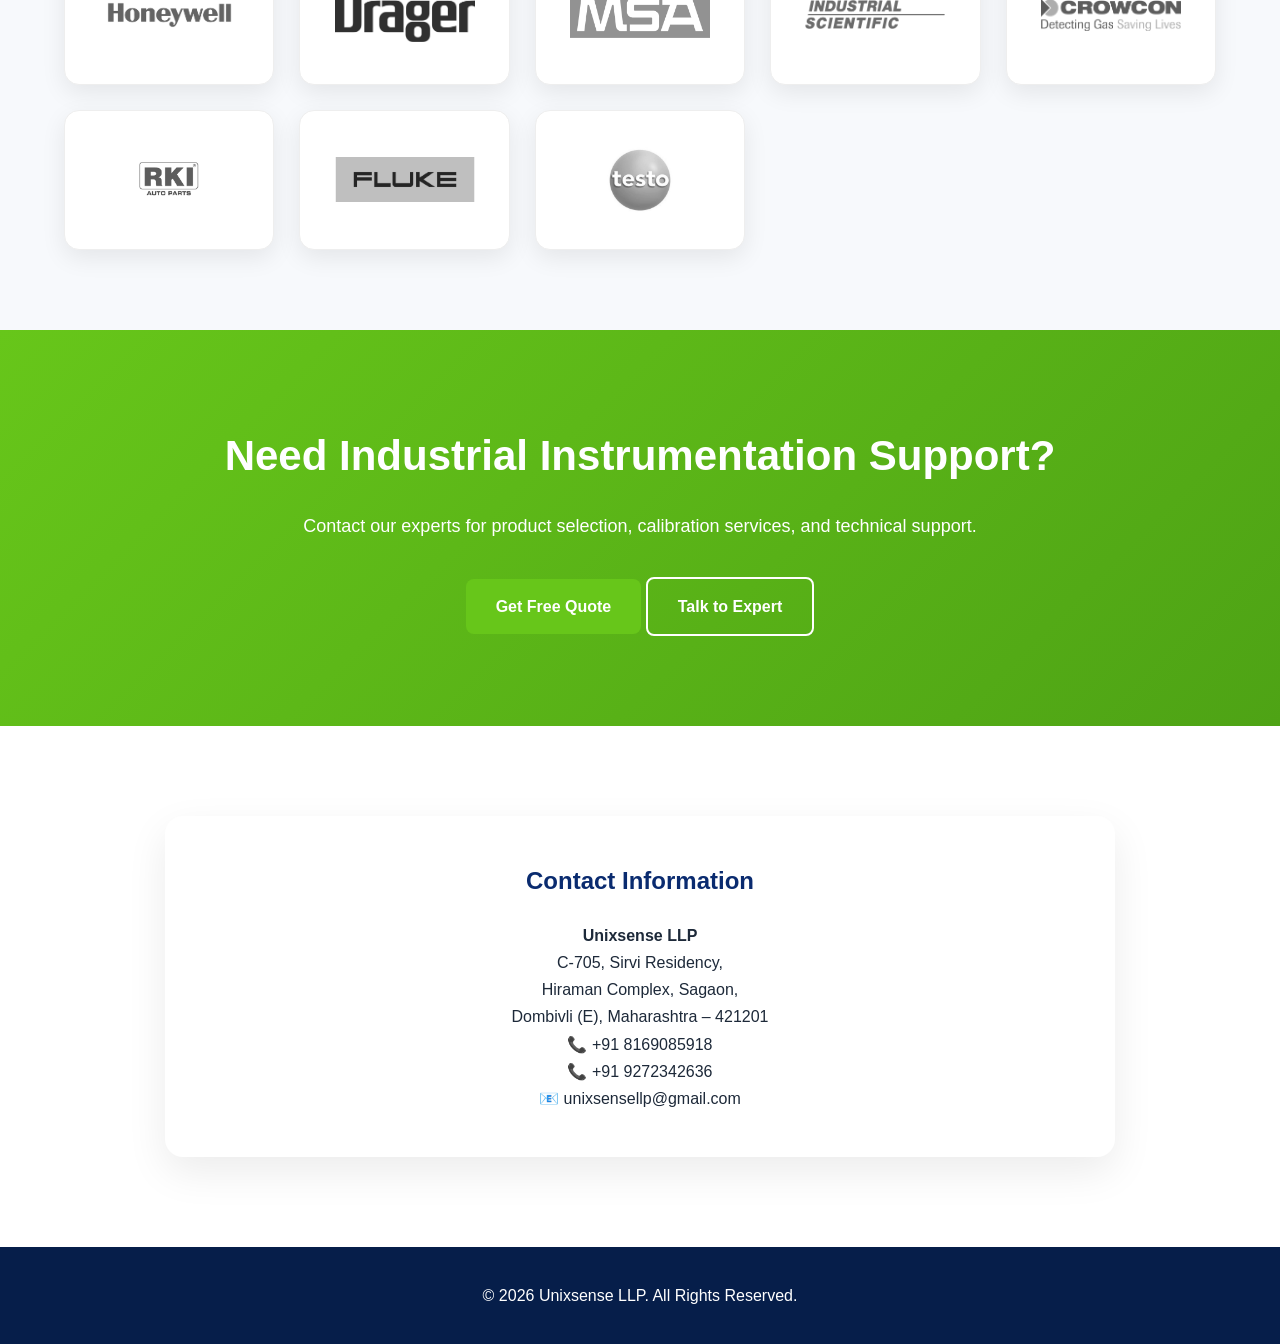
==== commit b9d6061e: "Add files via upload update" ====
--- a/index.html
+++ b/index.html
@@ -8,6 +8,7 @@
         content="Unixsense LLP - Sales, Supply, Calibration, Installation and Maintenance of Industrial Instrumentation and Gas Detection Systems">
     <title>Unixsense LLP | Industrial Instrumentation & Safety Solutions</title>
     <link rel="stylesheet" href="style.css">
+    <link rel="js" href="script.js">
 
     <style>
         /* ===========================
@@ -94,6 +95,139 @@
         </div>
     </header>
 
+
+    <!-- Request Quote -->
+
+    <!-- QUOTE MODAL -->
+
+    <div class="quote-modal" id="quoteModal">
+
+        <div class="quote-box">
+
+            <button class="close-btn" onclick="closeQuote()">
+
+                &times;
+
+            </button>
+
+            <h2>Request a Quote</h2>
+
+            <p>
+                Tell us your requirement and our experts will contact you shortly.
+            </p>
+
+            <form id="quoteForm">
+
+                <div class="form-row">
+
+                    <div class="form-group">
+
+                        <label>Company Name *</label>
+
+                        <input type="text" name="company" required>
+
+                    </div>
+
+                    <div class="form-group">
+
+                        <label>Contact Person *</label>
+
+                        <input type="text" name="name" required>
+
+                    </div>
+
+                </div>
+
+                <div class="form-row">
+
+                    <div class="form-group">
+
+                        <label>Email Address *</label>
+
+                        <input type="email" name="email" required>
+
+                    </div>
+
+                    <div class="form-group">
+
+                        <label>Mobile Number *</label>
+
+                        <input type="tel" name="phone" required>
+
+                    </div>
+
+                </div>
+
+                <div class="form-row">
+
+                    <div class="form-group">
+
+                        <label>Requirement Type</label>
+
+                        <select id="category">
+
+                            <option>Products</option>
+
+                            <option>Services</option>
+
+                        </select>
+
+                    </div>
+
+                    <div class="form-group">
+
+                        <label>Product / Service</label>
+
+                        <select id="requirement" name="requirement">
+
+                        </select>
+
+                    </div>
+
+                </div>
+
+                <div class="form-group">
+
+                    <label>Quantity</label>
+
+                    <select name="quantity">
+
+                        <option>1</option>
+
+                        <option>2 - 5</option>
+
+                        <option>5 - 10</option>
+
+                        <option>10 - 20</option>
+
+                        <option>20+</option>
+
+                        <option>Not Sure</option>
+
+                    </select>
+
+                </div>
+
+                <div class="form-group">
+
+                    <label>Requirement Details</label>
+
+                    <textarea name="message" rows="5" placeholder="Describe your requirement..."></textarea>
+
+                </div>
+
+                <button class="btn" type="submit">
+
+                    Request Quote
+
+                </button>
+
+            </form>
+
+        </div>
+
+    </div>
+
     <section class="hero">
         <div class="overlay"></div>
         <div class="container hero-content">
@@ -101,7 +235,7 @@
             <p>We provide professional sales, supply, calibration, installation, commissioning, and maintenance services
                 for industrial instrumentation & safety systems.</p>
             <div class="hero-buttons">
-                <a href="quote.html" class="btn primary">Request Quote</a>
+                <a onclick="openQuote()" class="btn primary">Request Quote</a>
                 <a href="contact.html" class="btn secondary">Contact Us</a>
             </div>
         </div>
@@ -124,7 +258,10 @@
                             Accurate calibration of gas detectors and industrial instruments with high precision.
                         </p>
 
-                        <a href="services.html" class="btn small">Know More</a>
+                        <a href="#" class="btn small"
+                            onclick="event.preventDefault(); openQuote('services','Calibration Services');">
+                            Request Quote
+                        </a>
                     </div>
 
                 </div>
@@ -142,7 +279,10 @@
                             End-to-end installation and commissioning of industrial safety systems.
                         </p>
 
-                        <a href="services.html" class="btn small">Know More</a>
+                        <a href="#" class="btn small"
+                            onclick="event.preventDefault(); openQuote('services','Installation Services');">
+                            Request Quote
+                        </a>
 
                     </div>
 
@@ -161,8 +301,10 @@
                             Preventive maintenance, breakdown support, and Annual Maintenance Contract (AMC) services.
                         </p>
 
-                        <a href="services.html" class="btn small">Know More</a>
-
+                        <a href="#" class="btn small"
+                            onclick="event.preventDefault(); openQuote('services','Preventive Maintenance');">
+                            Request Quote
+                        </a>
                     </div>
 
                 </div>
@@ -188,7 +330,11 @@
                             Portable and fixed gas detectors from leading global manufacturers.
                         </p>
 
-                        <a href="quote.html" class="btn small">Enquire Now</a>
+                        <!-- <a href="quote.html" class="btn small">Enquire Now</a> -->
+                        <a href="#" class="btn small"
+                            onclick="event.preventDefault(); openQuote('Products','Gas Detection Systems');">
+                            Request Quote
+                        </a>
 
                     </div>
 
@@ -208,7 +354,10 @@
                             Temperature, humidity, cleanroom and environmental monitoring instruments.
                         </p>
 
-                        <a href="quote.html" class="btn small">Enquire Now</a>
+                        <a href="#" class="btn small"
+                            onclick="event.preventDefault(); openQuote('Products','Environmental Monitoring');">
+                            Request Quote
+                        </a>
 
                     </div>
 
@@ -228,7 +377,10 @@
                             Controllers, sensors, alarm panels and industrial protection systems.
                         </p>
 
-                        <a href="quote.html" class="btn small">Enquire Now</a>
+                        <a href="#" class="btn small"
+                            onclick="event.preventDefault(); openQuote('Products','Safety Instruements');">
+                            Request Quote
+                        </a>
 
                     </div>
 
--- a/style.css
+++ b/style.css
@@ -1,1281 +1,1829 @@
- r'' '*{
- margin:0;
- padding:0;
- box-sizing:border-box;
- font-family:"Segoe UI",
- sans-serif;
- }
-
- html {
-   scroll-behavior: smooth;
- }
-
- body {
-   background: #F7F9FC;
-   color: #1D2939;
-   line-height: 1.7;
-   overflow-x: hidden;
- }
-
- .container {
-   width: 90%;
-   max-width: 1200px;
-   margin: auto;
- }
-
- /* Header */
-
- header {
-   position: sticky;
-   top: 0;
-   z-index: 1000;
-   background: #fff;
-   box-shadow: 0 5px 20px rgba(0, 0, 0, .08);
- }
-
- .nav-container {
-   display: flex;
-   justify-content: space-between;
-   align-items: center;
-   padding: 18px 0;
- }
-
- .logo img {
-   height: 72px;
-   display: block;
- }
-
- nav ul {
-   display: flex;
-   list-style: none;
-   align-items: center;
-   gap: 28px;
- }
-
- nav a {
-   text-decoration: none;
-   font-weight: 600;
-   color: #0A2B6F;
-   transition: .3s;
- }
-
- nav a:hover,
- nav .active {
-   color: #67C61A;
- }
-
- .quote-btn {
-   background: #67C61A;
-   color: #fff;
-   padding: 12px 22px;
-   border-radius: 8px;
- }
-
- .quote-btn:hover {
-   background: #4EA315;
-   color: #fff;
- }
-
- /* Hero */
-
- .hero {
-   position: relative;
-   height: 90vh;
-   display: flex;
-   align-items: center;
-   background: url("https://images.unsplash.com/photo-1504307651254-35680f356dfd?auto=format&fit=crop&w=1600&q=80") center/cover no-repeat;
- }
-
- .overlay {
-   position: absolute;
-   inset: 0;
-   background: linear-gradient(rgba(6, 30, 74, .88), rgba(10, 43, 111, .70));
- }
-
- .hero-content {
-   position: relative;
-   z-index: 2;
-   max-width: 700px;
-   color: #fff;
- }
-
- .hero h1 {
-   font-size: 58px;
-   line-height: 1.2;
-   margin-bottom: 20px;
- }
-
- .hero p {
-   font-size: 20px;
-   margin-bottom: 35px;
- }
-
- .hero-buttons {
-   display: flex;
-   gap: 15px;
-   flex-wrap: wrap;
- }
-
- .btn {
-   display: inline-block;
-   padding: 14px 30px;
-   border-radius: 8px;
-   font-weight: 700;
-   text-decoration: none;
-   transition: .3s;
- }
-
- .primary {
-   background: #67C61A;
-   color: #fff;
- }
-
- .primary:hover {
-   background: #4EA315;
- }
-
- .secondary {
-   border: 2px solid #fff;
-   color: #fff;
- }
-
- .secondary:hover {
-   background: #fff;
-   color: #0A2B6F;
- }
-
- .small {
-   margin-top: 18px;
-   padding: 10px 20px;
-   background: #0A2B6F;
-   color: #fff;
- }
-
- .small:hover {
-   background: #061E4A;
- }
-
- /* Sections */
-
- section {
-   padding: 90px 0;
- }
-
- .section-title {
-   font-size: 42px;
-   text-align: center;
-   color: #0A2B6F;
-   margin-bottom: 60px;
-   position: relative;
- }
-
- .section-title::after {
-   content: "";
-   width: 80px;
-   height: 4px;
-   background: #67C61A;
-   display: block;
-   margin: 15px auto;
-   border-radius: 20px;
- }
-
- .white {
-   color: #fff;
- }
-
- .white::after {
-   background: #fff;
- }
-
- .grid {
-   display: grid;
-   grid-template-columns: repeat(auto-fit, minmax(280px, 1fr));
-   gap: 104px 30px;
- }
-
- .card {
-   background: #fff;
-   padding: 35px;
-   border-radius: 16px;
-   box-shadow: 0 12px 30px rgba(0, 0, 0, .08);
-   border-top: 5px solid #67C61A;
-   transition: .35s;
- }
-
- .card:hover {
-   transform: translateY(-8px);
-   box-shadow: 0 18px 35px rgba(0, 0, 0, .15);
- }
-
- .card h3 {
-   color: #0A2B6F;
-   margin-bottom: 15px;
- }
-
- .products {
-   background: #fff;
- }
-
- .highlight {
-   background: linear-gradient(135deg, #061E4A, #0A2B6F);
-   color: #fff;
- }
-
- .why-list {
-   max-width: 900px;
-   margin: auto;
-   display: grid;
-   grid-template-columns: repeat(auto-fit, minmax(250px, 1fr));
-   gap: 18px;
-   list-style: none;
- }
-
- .why-list li {
-   background: rgba(255, 255, 255, .08);
-   padding: 16px;
-   border-radius: 10px;
- }
-
- .cta {
-   background: #67C61A;
-   color: #fff;
-   text-align: center;
- }
-
- .cta h2 {
-   font-size: 40px;
-   margin-bottom: 15px;
- }
-
- .cta p {
-   max-width: 700px;
-   margin: 0 auto 30px;
- }
-
- .contact {
-   background: #fff;
- }
-
- .contact-box {
-   max-width: 700px;
-   margin: auto;
-   background: #F7F9FC;
-   padding: 40px;
-   border-radius: 16px;
-   box-shadow: 0 10px 25px rgba(0, 0, 0, .08);
-   text-align: center;
- }
-
- .contact-box h2 {
-   color: #0A2B6F;
-   margin-bottom: 20px;
- }
-
- footer {
-   background: #061E4A;
-   color: #fff;
-   text-align: center;
-   padding: 25px 0;
- }
-
- /* Responsive */
-
- @media(max-width:992px) {
-   .hero h1 {
-     font-size: 46px;
-   }
-
-   nav ul {
-     gap: 18px;
-   }
- }
-
- @media(max-width:768px) {
-
-   .nav-container {
-     flex-direction: column;
-   }
-
-   .logo img {
-     height: 60px;
-     margin-bottom: 15px;
-   }
-
-   nav ul {
-     flex-wrap: wrap;
-     justify-content: center;
-     gap: 15px;
-   }
-
-   .hero {
-     height: auto;
-     padding: 120px 0 90px;
-     text-align: center;
-   }
-
-   .hero-content {
-     margin: auto;
-   }
-
-   .hero h1 {
-     font-size: 36px;
-   }
-
-   .hero p {
-     font-size: 17px;
-   }
-
-   .hero-buttons {
-     justify-content: center;
-   }
-
-   .section-title {
-     font-size: 30px;
-   }
-
-   .cta h2 {
-     font-size: 30px;
-   }
-
-   .contact-box {
-     padding: 25px;
-   }
- }
-
- @media(max-width:480px) {
-
-   .container {
-     width: 92%;
-   }
-
-   .hero h1 {
-     font-size: 30px;
-   }
-
-   .btn {
-     width: 100%;
-     text-align: center;
-   }
-
-   nav ul {
-     flex-direction: column;
-   }
- }
-
-
-
- /* =======================================================
+* {
+  margin: 0;
+  padding: 0;
+  box-sizing: border-box;
+  font-family: "Segoe UI",
+    sans-serif;
+}
+
+html {
+  scroll-behavior: smooth;
+}
+
+body {
+  background: #F7F9FC;
+  color: #1D2939;
+  line-height: 1.7;
+  overflow-x: hidden;
+}
+
+.container {
+  width: 90%;
+  max-width: 1200px;
+  margin: auto;
+}
+
+/* Header */
+
+header {
+  position: sticky;
+  top: 0;
+  z-index: 1000;
+  background: #fff;
+  box-shadow: 0 5px 20px rgba(0, 0, 0, .08);
+}
+
+.nav-container {
+  display: flex;
+  justify-content: space-between;
+  align-items: center;
+  padding: 18px 0;
+}
+
+.logo img {
+  height: 72px;
+  display: block;
+}
+
+nav ul {
+  display: flex;
+  list-style: none;
+  align-items: center;
+  gap: 28px;
+}
+
+nav a {
+  text-decoration: none;
+  font-weight: 600;
+  color: #0A2B6F;
+  transition: .3s;
+}
+
+nav a:hover,
+nav .active {
+  color: #67C61A;
+}
+
+.quote-btn {
+  background: #67C61A;
+  color: #fff;
+  padding: 12px 22px;
+  border-radius: 8px;
+}
+
+.quote-btn:hover {
+  background: #4EA315;
+  color: #fff;
+}
+
+/* Hero */
+
+.hero {
+  position: relative;
+  height: 90vh;
+  display: flex;
+  align-items: center;
+  background: url("https://images.unsplash.com/photo-1504307651254-35680f356dfd?auto=format&fit=crop&w=1600&q=80") center/cover no-repeat;
+}
+
+.overlay {
+  position: absolute;
+  inset: 0;
+  background: linear-gradient(rgba(6, 30, 74, .88), rgba(10, 43, 111, .70));
+}
+
+.hero-content {
+  position: relative;
+  z-index: 2;
+  max-width: 700px;
+  color: #fff;
+}
+
+.hero h1 {
+  font-size: 58px;
+  line-height: 1.2;
+  margin-bottom: 20px;
+}
+
+.hero p {
+  font-size: 20px;
+  margin-bottom: 35px;
+}
+
+.hero-buttons {
+  display: flex;
+  gap: 15px;
+  flex-wrap: wrap;
+}
+
+.btn {
+  display: inline-block;
+  padding: 14px 30px;
+  border-radius: 8px;
+  font-weight: 700;
+  text-decoration: none;
+  transition: .3s;
+}
+
+.primary {
+  background: #67C61A;
+  color: #fff;
+}
+
+.primary:hover {
+  background: #4EA315;
+}
+
+.secondary {
+  border: 2px solid #fff;
+  color: #fff;
+}
+
+.secondary:hover {
+  background: #fff;
+  color: #0A2B6F;
+}
+
+.small {
+  margin-top: 18px;
+  padding: 10px 20px;
+  background: #0A2B6F;
+  color: #fff;
+}
+
+.small:hover {
+  background: #061E4A;
+}
+
+/* Sections */
+
+section {
+  padding: 90px 0;
+}
+
+.section-title {
+  font-size: 42px;
+  text-align: center;
+  color: #0A2B6F;
+  margin-bottom: 60px;
+  position: relative;
+}
+
+.section-title::after {
+  content: "";
+  width: 80px;
+  height: 4px;
+  background: #67C61A;
+  display: block;
+  margin: 15px auto;
+  border-radius: 20px;
+}
+
+.white {
+  color: #fff;
+}
+
+.white::after {
+  background: #fff;
+}
+
+.grid {
+  display: grid;
+  grid-template-columns: repeat(auto-fit, minmax(280px, 1fr));
+  gap: 104px 30px;
+}
+
+.card {
+  background: #fff;
+  padding: 35px;
+  border-radius: 16px;
+  box-shadow: 0 12px 30px rgba(0, 0, 0, .08);
+  border-top: 5px solid #67C61A;
+  transition: .35s;
+}
+
+.card:hover {
+  transform: translateY(-8px);
+  box-shadow: 0 18px 35px rgba(0, 0, 0, .15);
+}
+
+.card h3 {
+  color: #0A2B6F;
+  margin-bottom: 15px;
+}
+
+.products {
+  background: #fff;
+}
+
+.highlight {
+  background: linear-gradient(135deg, #061E4A, #0A2B6F);
+  color: #fff;
+}
+
+.why-list {
+  max-width: 900px;
+  margin: auto;
+  display: grid;
+  grid-template-columns: repeat(auto-fit, minmax(250px, 1fr));
+  gap: 18px;
+  list-style: none;
+}
+
+.why-list li {
+  background: rgba(255, 255, 255, .08);
+  padding: 16px;
+  border-radius: 10px;
+}
+
+.cta {
+  background: #67C61A;
+  color: #fff;
+  text-align: center;
+}
+
+.cta h2 {
+  font-size: 40px;
+  margin-bottom: 15px;
+}
+
+.cta p {
+  max-width: 700px;
+  margin: 0 auto 30px;
+}
+
+.contact {
+  background: #fff;
+}
+
+.contact-box {
+  max-width: 700px;
+  margin: auto;
+  background: #F7F9FC;
+  padding: 40px;
+  border-radius: 16px;
+  box-shadow: 0 10px 25px rgba(0, 0, 0, .08);
+  text-align: center;
+}
+
+.contact-box h2 {
+  color: #0A2B6F;
+  margin-bottom: 20px;
+}
+
+footer {
+  background: #061E4A;
+  color: #fff;
+  text-align: center;
+  padding: 25px 0;
+}
+
+/* Responsive */
+
+@media(max-width:992px) {
+  .hero h1 {
+    font-size: 46px;
+  }
+
+  nav ul {
+    gap: 18px;
+  }
+}
+
+@media(max-width:768px) {
+
+  .nav-container {
+    flex-direction: column;
+  }
+
+  .logo img {
+    height: 60px;
+    margin-bottom: 15px;
+  }
+
+  nav ul {
+    flex-wrap: wrap;
+    justify-content: center;
+    gap: 15px;
+  }
+
+  .hero {
+    height: auto;
+    padding: 120px 0 90px;
+    text-align: center;
+  }
+
+  .hero-content {
+    margin: auto;
+  }
+
+  .hero h1 {
+    font-size: 36px;
+  }
+
+  .hero p {
+    font-size: 17px;
+  }
+
+  .hero-buttons {
+    justify-content: center;
+  }
+
+  .section-title {
+    font-size: 30px;
+  }
+
+  .cta h2 {
+    font-size: 30px;
+  }
+
+  .contact-box {
+    padding: 25px;
+  }
+}
+
+@media(max-width:480px) {
+
+  .container {
+    width: 92%;
+  }
+
+  .hero h1 {
+    font-size: 30px;
+  }
+
+  .btn {
+    width: 100%;
+    text-align: center;
+  }
+
+  nav ul {
+    flex-direction: column;
+  }
+}
+
+
+
+/* =======================================================
                 ABOUT PAGE
 =======================================================*/
 
- .about-hero {
-   height: 70vh;
-   background: url("https://images.unsplash.com/photo-1517048676732-d65bc937f952?auto=format&fit=crop&w=1600&q=80") center center/cover;
-   position: relative;
-   display: flex;
-   align-items: center;
- }
-
- .about-hero .overlay {
-   position: absolute;
-   inset: 0;
-   background: linear-gradient(rgba(6, 30, 74, .88),
-       rgba(10, 43, 111, .75));
- }
-
- .hero-tag {
-
-   color: #67C61A;
-
-   font-size: 15px;
-
-   letter-spacing: 3px;
-
-   font-weight: 700;
-
-   margin-bottom: 20px;
-
-   text-transform: uppercase;
-
- }
-
- /* =============================== */
-
- .about-company {
-
-   background: #fff;
-
- }
-
- .about-grid {
-
-   display: grid;
-
-   grid-template-columns: 1fr 1fr;
-
-   gap: 70px;
-
-   align-items: center;
-
- }
-
- .about-content p {
-
-   color: #555;
-
-   font-size: 17px;
-
-   line-height: 1.9;
-
- }
-
- .about-image {
-
-   overflow: hidden;
-
-   border-radius: 18px;
-
-   box-shadow: 0 20px 40px rgba(0, 0, 0, .12);
-
- }
-
- .about-image img {
-
-   width: 100%;
-
-   display: block;
-
-   transition: .5s;
-
- }
-
- .about-image:hover img {
-
-   transform: scale(1.05);
-
- }
-
- /* =============================== */
-
- .company-overview {
-
-   background: #F7F9FC;
-
- }
-
- /* =============================== */
-
- .mission-vision {
-
-   background: #fff;
-
- }
-
- .mission-vision .card {
-
-   text-align: left;
-
- }
-
- .mission-vision h3 {
-
-   color: #0A2B6F;
-
-   margin-bottom: 15px;
-
- }
-
- /* =============================== */
-
- .highlight {
-
-   background: linear-gradient(135deg,
-       #061E4A,
-       #0A2B6F);
-
- }
-
- .highlight .card {
-
-   background: rgba(255, 255, 255, .08);
-
-   color: white;
-
-   border: none;
-
-   backdrop-filter: blur(10px);
-
- }
-
- .highlight .card h3 {
-
-   color: white;
-
- }
-
- .highlight .card:hover {
-
-   transform: translateY(-10px);
-
-   background: rgba(255, 255, 255, .14);
-
- }
-
- /* =============================== */
-
- .cta {
-
-   background: linear-gradient(135deg,
-       #67C61A,
-       #52AF16);
-
-   color: white;
-
-   text-align: center;
-
- }
-
- .cta h2 {
-
-   font-size: 42px;
-
-   margin-bottom: 20px;
-
- }
-
- .cta p {
-
-   max-width: 750px;
-
-   margin: auto;
-
-   margin-bottom: 35px;
-
-   font-size: 18px;
-
- }
-
- .cta .secondary {
-
-   border: 2px solid white;
-
- }
-
- .cta .secondary:hover {
-
-   background: white;
-
-   color: #0A2B6F;
-
- }
-
- /* =============================== */
-
- footer {
-
-   background: #061E4A;
-
-   color: white;
-
-   padding: 35px 0;
-
-   text-align: center;
-
- }
-
- /* =============================== */
-
- .whatsapp {
-
-   position: fixed;
-
-   right: 25px;
-
-   bottom: 25px;
-
-   width: 58px;
-
-   height: 58px;
-
-   border-radius: 50%;
-
-   background: #25D366;
-
-   display: flex;
-
-   justify-content: center;
-
-   align-items: center;
-
-   font-size: 28px;
-
-   text-decoration: none;
-
-   color: white;
-
-   box-shadow: 0 10px 25px rgba(0, 0, 0, .25);
-
-   transition: .3s;
-
-   z-index: 999;
-
- }
-
- .whatsapp:hover {
-
-   transform: scale(1.1);
-
- }
-
- /* =======================================================
+.about-hero {
+  height: 70vh;
+  background: url("https://images.unsplash.com/photo-1517048676732-d65bc937f952?auto=format&fit=crop&w=1600&q=80") center center/cover;
+  position: relative;
+  display: flex;
+  align-items: center;
+}
+
+.about-hero .overlay {
+  position: absolute;
+  inset: 0;
+  background: linear-gradient(rgba(6, 30, 74, .88),
+      rgba(10, 43, 111, .75));
+}
+
+.hero-tag {
+
+  color: #67C61A;
+
+  font-size: 15px;
+
+  letter-spacing: 3px;
+
+  font-weight: 700;
+
+  margin-bottom: 20px;
+
+  text-transform: uppercase;
+
+}
+
+/* =============================== */
+
+.about-company {
+
+  background: #fff;
+
+}
+
+.about-grid {
+
+  display: grid;
+
+  grid-template-columns: 1fr 1fr;
+
+  gap: 70px;
+
+  align-items: center;
+
+}
+
+.about-content p {
+
+  color: #555;
+
+  font-size: 17px;
+
+  line-height: 1.9;
+
+}
+
+.about-image {
+
+  overflow: hidden;
+
+  border-radius: 18px;
+
+  box-shadow: 0 20px 40px rgba(0, 0, 0, .12);
+
+}
+
+.about-image img {
+
+  width: 100%;
+
+  display: block;
+
+  transition: .5s;
+
+}
+
+.about-image:hover img {
+
+  transform: scale(1.05);
+
+}
+
+/* =============================== */
+
+.company-overview {
+
+  background: #F7F9FC;
+
+}
+
+/* =============================== */
+
+.mission-vision {
+
+  background: #fff;
+
+}
+
+.mission-vision .card {
+
+  text-align: left;
+
+}
+
+.mission-vision h3 {
+
+  color: #0A2B6F;
+
+  margin-bottom: 15px;
+
+}
+
+/* =============================== */
+
+.highlight {
+
+  background: linear-gradient(135deg,
+      #061E4A,
+      #0A2B6F);
+
+}
+
+.highlight .card {
+
+  background: rgba(255, 255, 255, .08);
+
+  color: white;
+
+  border: none;
+
+  backdrop-filter: blur(10px);
+
+}
+
+.highlight .card h3 {
+
+  color: white;
+
+}
+
+.highlight .card:hover {
+
+  transform: translateY(-10px);
+
+  background: rgba(255, 255, 255, .14);
+
+}
+
+/* =============================== */
+
+.cta {
+
+  background: linear-gradient(135deg,
+      #67C61A,
+      #52AF16);
+
+  color: white;
+
+  text-align: center;
+
+}
+
+.cta h2 {
+
+  font-size: 42px;
+
+  margin-bottom: 20px;
+
+}
+
+.cta p {
+
+  max-width: 750px;
+
+  margin: auto;
+
+  margin-bottom: 35px;
+
+  font-size: 18px;
+
+}
+
+.cta .secondary {
+
+  border: 2px solid white;
+
+}
+
+.cta .secondary:hover {
+
+  background: white;
+
+  color: #0A2B6F;
+
+}
+
+/* =============================== */
+
+footer {
+
+  background: #061E4A;
+
+  color: white;
+
+  padding: 35px 0;
+
+  text-align: center;
+
+}
+
+/* =============================== */
+
+.whatsapp {
+
+  position: fixed;
+
+  left: 25px;
+
+  bottom: 25px;
+
+  border-radius: 50%;
+
+  /* background: #25D366; */
+
+  display: flex;
+
+  justify-content: center;
+
+  align-items: center;
+
+  /* font-size: 28px; */
+
+  text-decoration: none;
+
+  /* color: white; */
+
+  box-shadow: 0 10px 25px rgba(0, 0, 0, .25);
+
+  transition: .3s;
+
+  z-index: 999;
+
+}
+
+.whatsapp:hover {
+
+  transform: scale(1.1);
+
+}
+
+/* =======================================================
                 RESPONSIVE
 =======================================================*/
 
- @media(max-width:991px) {
-
-   .about-grid {
-
-     grid-template-columns: 1fr;
-
-     gap: 40px;
-
-   }
-
-   .about-image {
-
-     order: -1;
-
-   }
-
- }
-
- @media(max-width:768px) {
-
-   .about-hero {
-
-     height: auto;
-
-     padding: 130px 0 90px;
-
-     text-align: center;
-
-   }
-
-   .about-hero h1 {
-
-     font-size: 38px;
-
-   }
-
-   .about-hero p {
-
-     font-size: 17px;
-
-   }
-
-   .hero-tag {
-
-     font-size: 13px;
-
-     letter-spacing: 2px;
-
-   }
-
-   .cta h2 {
-
-     font-size: 30px;
-
-   }
-
- }
-
- @media(max-width:480px) {
-
-   .about-hero h1 {
-
-     font-size: 30px;
-
-   }
-
-   .about-content p {
-
-     font-size: 16px;
-
-   }
-
- }
-
-
- /*=====================================================
+@media(max-width:991px) {
+
+  .about-grid {
+
+    grid-template-columns: 1fr;
+
+    gap: 40px;
+
+  }
+
+  .about-image {
+
+    order: -1;
+
+  }
+
+}
+
+@media(max-width:768px) {
+
+  .about-hero {
+
+    height: auto;
+
+    padding: 130px 0 90px;
+
+    text-align: center;
+
+  }
+
+  .about-hero h1 {
+
+    font-size: 38px;
+
+  }
+
+  .about-hero p {
+
+    font-size: 17px;
+
+  }
+
+  .hero-tag {
+
+    font-size: 13px;
+
+    letter-spacing: 2px;
+
+  }
+
+  .cta h2 {
+
+    font-size: 30px;
+
+  }
+
+}
+
+@media(max-width:480px) {
+
+  .about-hero h1 {
+
+    font-size: 30px;
+
+  }
+
+  .about-content p {
+
+    font-size: 16px;
+
+  }
+
+}
+
+
+/*=====================================================
                 SERVICES PAGE
 =====================================================*/
 
- .services-hero {
-   height: 70vh;
-   position: relative;
-   display: flex;
-   align-items: center;
-   background: url("https://images.unsplash.com/photo-1504307651254-35680f356dfd?auto=format&fit=crop&w=1600&q=80") center center/cover no-repeat;
- }
-
- .services-hero .overlay {
-   position: absolute;
-   inset: 0;
-   background: linear-gradient(rgba(6, 30, 74, .90),
-       rgba(10, 43, 111, .75));
- }
-
- .services-hero .hero-content {
-   position: relative;
-   z-index: 2;
-   max-width: 700px;
- }
-
- .services-hero .hero-tag {
-   color: #67C61A;
-   font-size: 15px;
-   font-weight: 700;
-   letter-spacing: 3px;
-   text-transform: uppercase;
-   margin-bottom: 20px;
- }
-
- .services-hero h1 {
-   color: #fff;
-   font-size: 58px;
-   line-height: 1.2;
-   margin-bottom: 20px;
- }
-
- .services-hero p {
-   color: #F5F7FA;
-   font-size: 19px;
-   line-height: 1.8;
- }
-
- /*======================================
+.services-hero {
+  height: 70vh;
+  position: relative;
+  display: flex;
+  align-items: center;
+  background: url("https://images.unsplash.com/photo-1504307651254-35680f356dfd?auto=format&fit=crop&w=1600&q=80") center center/cover no-repeat;
+}
+
+.services-hero .overlay {
+  position: absolute;
+  inset: 0;
+  background: linear-gradient(rgba(6, 30, 74, .90),
+      rgba(10, 43, 111, .75));
+}
+
+.services-hero .hero-content {
+  position: relative;
+  z-index: 2;
+  max-width: 700px;
+}
+
+.services-hero .hero-tag {
+  color: #67C61A;
+  font-size: 15px;
+  font-weight: 700;
+  letter-spacing: 3px;
+  text-transform: uppercase;
+  margin-bottom: 20px;
+}
+
+.services-hero h1 {
+  color: #fff;
+  font-size: 58px;
+  line-height: 1.2;
+  margin-bottom: 20px;
+}
+
+.services-hero p {
+  color: #F5F7FA;
+  font-size: 19px;
+  line-height: 1.8;
+}
+
+/*======================================
         SERVICE CARDS
 =======================================*/
 
- .service-card {
-   display: flex;
-   flex-direction: column;
-   height: 100%;
- }
-
- .service-card h3 {
-   color: #0A2B6F;
-   margin-bottom: 15px;
- }
-
- .service-card p {
-   color: #555;
-   line-height: 1.8;
- }
-
- .service-card ul {
-   margin-top: 20px;
-   list-style: none;
-   padding: 0;
- }
-
- .service-card li {
-   padding: 8px 0;
-   color: #444;
-   border-bottom: 1px solid #ECECEC;
- }
-
- .service-card li:last-child {
-   border: none;
- }
-
- .service-card:hover {
-   transform: translateY(-10px);
- }
-
- /*======================================
+.service-card {
+  display: flex;
+  flex-direction: column;
+  height: 100%;
+}
+
+.service-card h3 {
+  color: #0A2B6F;
+  margin-bottom: 15px;
+}
+
+.service-card p {
+  color: #555;
+  line-height: 1.8;
+}
+
+.service-card ul {
+  margin-top: 20px;
+  list-style: none;
+  padding: 0;
+}
+
+.service-card li {
+  padding: 8px 0;
+  color: #444;
+  border-bottom: 1px solid #ECECEC;
+}
+
+.service-card li:last-child {
+  border: none;
+}
+
+.service-card:hover {
+  transform: translateY(-10px);
+}
+
+/*======================================
         TECHNICAL SUPPORT
 =======================================*/
 
- .company-overview {
-   background: #F7F9FC;
- }
-
- .company-overview .card {
-   text-align: center;
- }
-
- .company-overview .card h3 {
-   color: #0A2B6F;
-   margin-bottom: 15px;
- }
-
- /*======================================
+.company-overview {
+  background: #F7F9FC;
+}
+
+.company-overview .card {
+  text-align: center;
+}
+
+.company-overview .card h3 {
+  color: #0A2B6F;
+  margin-bottom: 15px;
+}
+
+/*======================================
         WHY TRUST US
 =======================================*/
 
- .highlight {
-   background: linear-gradient(135deg,
-       #061E4A,
-       #0A2B6F);
- }
-
- .highlight .card {
-   background: rgba(255, 255, 255, .08);
-   border: none;
-   backdrop-filter: blur(12px);
-   color: #fff;
- }
-
- .highlight .card h3 {
-   color: #fff;
- }
-
- .highlight .card:hover {
-   background: rgba(255, 255, 255, .14);
- }
-
- /*======================================
+.highlight {
+  background: linear-gradient(135deg,
+      #061E4A,
+      #0A2B6F);
+}
+
+.highlight .card {
+  background: rgba(255, 255, 255, .08);
+  border: none;
+  backdrop-filter: blur(12px);
+  color: #fff;
+}
+
+.highlight .card h3 {
+  color: #fff;
+}
+
+.highlight .card:hover {
+  background: rgba(255, 255, 255, .14);
+}
+
+/*======================================
         CTA
 =======================================*/
 
- .cta {
-   background: linear-gradient(135deg,
-       #67C61A,
-       #4EA315);
-   text-align: center;
-   color: #fff;
- }
-
- .cta h2 {
-   font-size: 42px;
-   margin-bottom: 20px;
- }
-
- .cta p {
-   max-width: 700px;
-   margin: 0 auto 30px;
-   font-size: 18px;
- }
-
- .cta .hero-buttons {
-   justify-content: center;
- }
-
- .cta .secondary {
-   border: 2px solid #fff;
- }
-
- .cta .secondary:hover {
-   background: #fff;
-   color: #0A2B6F;
- }
-
- /*======================================
+.cta {
+  background: linear-gradient(135deg,
+      #67C61A,
+      #4EA315);
+  text-align: center;
+  color: #fff;
+}
+
+.cta h2 {
+  font-size: 42px;
+  margin-bottom: 20px;
+}
+
+.cta p {
+  max-width: 700px;
+  margin: 0 auto 30px;
+  font-size: 18px;
+}
+
+.cta .hero-buttons {
+  justify-content: center;
+}
+
+.cta .secondary {
+  border: 2px solid #fff;
+}
+
+.cta .secondary:hover {
+  background: #fff;
+  color: #0A2B6F;
+}
+
+/*======================================
         RESPONSIVE
 =======================================*/
 
- @media(max-width:992px) {
-
-   .services-hero h1 {
-     font-size: 46px;
-   }
-
- }
-
- @media(max-width:768px) {
-
-   .services-hero {
-     height: auto;
-     padding: 130px 0 90px;
-     text-align: center;
-   }
-
-   .services-hero .hero-content {
-     margin: auto;
-   }
-
-   .services-hero h1 {
-     font-size: 36px;
-   }
-
-   .services-hero p {
-     font-size: 17px;
-   }
-
-   .services-hero .hero-buttons {
-     justify-content: center;
-   }
-
-   .cta h2 {
-     font-size: 30px;
-   }
-
- }
-
- @media(max-width:480px) {
-
-   .services-hero h1 {
-     font-size: 30px;
-   }
-
-   .service-card {
-     padding: 25px;
-   }
-
-   .service-card li {
-     font-size: 15px;
-   }
-
- }
-
-
-
- /*=====================================================
+@media(max-width:992px) {
+
+  .services-hero h1 {
+    font-size: 46px;
+  }
+
+}
+
+@media(max-width:768px) {
+
+  .services-hero {
+    height: auto;
+    padding: 130px 0 90px;
+    text-align: center;
+  }
+
+  .services-hero .hero-content {
+    margin: auto;
+  }
+
+  .services-hero h1 {
+    font-size: 36px;
+  }
+
+  .services-hero p {
+    font-size: 17px;
+  }
+
+  .services-hero .hero-buttons {
+    justify-content: center;
+  }
+
+  .cta h2 {
+    font-size: 30px;
+  }
+
+}
+
+@media(max-width:480px) {
+
+  .services-hero h1 {
+    font-size: 30px;
+  }
+
+  .service-card {
+    padding: 25px;
+  }
+
+  .service-card li {
+    font-size: 15px;
+  }
+
+}
+
+
+
+/*=====================================================
                 PRODUCTS PAGE
 ======================================================*/
 
- .products-hero {
-   height: 70vh;
-   position: relative;
-   display: flex;
-   align-items: center;
-   background: url("https://images.unsplash.com/photo-1517048676732-d65bc937f952?auto=format&fit=crop&w=1800&q=80") center center/cover no-repeat;
- }
-
- .products-hero .overlay {
-   position: absolute;
-   inset: 0;
-   background: linear-gradient(rgba(6, 30, 74, .92),
-       rgba(10, 43, 111, .75));
- }
-
- .products-hero .hero-content {
-   position: relative;
-   z-index: 2;
-   max-width: 720px;
- }
-
- .products-hero .hero-tag {
-   color: #67C61A;
-   font-size: 15px;
-   font-weight: 700;
-   letter-spacing: 3px;
-   text-transform: uppercase;
-   margin-bottom: 20px;
- }
-
- .products-hero h1 {
-   color: #fff;
-   font-size: 58px;
-   line-height: 1.2;
-   margin-bottom: 20px;
- }
-
- .products-hero p {
-   color: #F5F7FA;
-   font-size: 19px;
-   line-height: 1.8;
- }
-
- /*======================================
+.products-hero {
+  height: 70vh;
+  position: relative;
+  display: flex;
+  align-items: center;
+  background: url("https://images.unsplash.com/photo-1517048676732-d65bc937f952?auto=format&fit=crop&w=1800&q=80") center center/cover no-repeat;
+}
+
+.products-hero .overlay {
+  position: absolute;
+  inset: 0;
+  background: linear-gradient(rgba(6, 30, 74, .92),
+      rgba(10, 43, 111, .75));
+}
+
+.products-hero .hero-content {
+  position: relative;
+  z-index: 2;
+  max-width: 720px;
+}
+
+.products-hero .hero-tag {
+  color: #67C61A;
+  font-size: 15px;
+  font-weight: 700;
+  letter-spacing: 3px;
+  text-transform: uppercase;
+  margin-bottom: 20px;
+}
+
+.products-hero h1 {
+  color: #fff;
+  font-size: 58px;
+  line-height: 1.2;
+  margin-bottom: 20px;
+}
+
+.products-hero p {
+  color: #F5F7FA;
+  font-size: 19px;
+  line-height: 1.8;
+}
+
+/*======================================
             PRODUCT CARD
 ======================================*/
 
- .product-card {
-   display: flex;
-   flex-direction: column;
-   height: 100%;
-   transition: .35s;
- }
-
- .product-card:hover {
-   transform: translateY(-10px);
- }
-
- .product-card img {
-   width: 100%;
-   height: 220px;
-   object-fit: cover;
-   border-radius: 12px;
-   margin-bottom: 20px;
- }
-
- .product-card h3 {
-   color: #0A2B6F;
-   margin-bottom: 15px;
- }
-
- .product-card p {
-   color: #555;
-   line-height: 1.8;
- }
-
- .product-card ul {
-   list-style: none;
-   padding: 0;
-   margin: 20px 0;
- }
-
- .product-card ul li {
-   padding: 10px 0;
-   border-bottom: 1px solid #ECECEC;
-   color: #444;
- }
-
- .product-card ul li:last-child {
-   border-bottom: none;
- }
-
- .product-card .btn {
-   margin: auto;
-   align-self: flex-start;
- }
-
- /*======================================
+.product-card {
+  display: flex;
+  flex-direction: column;
+  height: 100%;
+  transition: .35s;
+}
+
+.product-card:hover {
+  transform: translateY(-10px);
+}
+
+.product-card img {
+  width: 100%;
+  height: 220px;
+  object-fit: cover;
+  border-radius: 12px;
+  margin-bottom: 20px;
+}
+
+.product-card h3 {
+  color: #0A2B6F;
+  margin-bottom: 15px;
+}
+
+.product-card p {
+  color: #555;
+  line-height: 1.8;
+}
+
+.product-card ul {
+  list-style: none;
+  padding: 0;
+  margin: 20px 0;
+}
+
+.product-card ul li {
+  padding: 10px 0;
+  border-bottom: 1px solid #ECECEC;
+  color: #444;
+}
+
+.product-card ul li:last-child {
+  border-bottom: none;
+}
+
+.product-card .btn {
+  margin: auto;
+  align-self: flex-start;
+}
+
+/*======================================
         CALIBRATION SECTION
 ======================================*/
 
- .company-overview {
-   background: #F7F9FC;
- }
-
- /*======================================
+.company-overview {
+  background: #F7F9FC;
+}
+
+/*======================================
       ENVIRONMENTAL SECTION
 ======================================*/
 
- .environment-section {
-   background: #FFFFFF;
- }
-
- /*======================================
+.environment-section {
+  background: #FFFFFF;
+}
+
+/*======================================
         TRUSTED BRANDS
 ======================================*/
 
- .highlight {
-   background: linear-gradient(135deg,
-       #061E4A,
-       #0A2B6F);
- }
-
- .highlight .grid {
-   gap: 25px;
- }
-
- .highlight .card {
-   background: rgba(255, 255, 255, .08);
-   border: none;
-   backdrop-filter: blur(12px);
-   color: #fff;
-   text-align: center;
-   transition: .35s;
- }
-
- .highlight .card h3 {
-   color: #fff;
- }
-
- .highlight .card:hover {
-   transform: translateY(-8px);
-   background: rgba(255, 255, 255, .15);
- }
-
- /*======================================
+.highlight {
+  background: linear-gradient(135deg,
+      #061E4A,
+      #0A2B6F);
+}
+
+.highlight .grid {
+  gap: 25px;
+}
+
+.highlight .card {
+  background: rgba(255, 255, 255, .08);
+  border: none;
+  backdrop-filter: blur(12px);
+  color: #fff;
+  text-align: center;
+  transition: .35s;
+}
+
+.highlight .card h3 {
+  color: #fff;
+}
+
+.highlight .card:hover {
+  transform: translateY(-8px);
+  background: rgba(255, 255, 255, .15);
+}
+
+/*======================================
             CTA
 ======================================*/
 
- .cta {
-   background: linear-gradient(135deg,
-       #67C61A,
-       #4EA315);
-   text-align: center;
-   color: #fff;
- }
-
- .cta h2 {
-   font-size: 42px;
-   margin-bottom: 20px;
- }
-
- .cta p {
-   max-width: 700px;
-   margin: 0 auto 35px;
-   font-size: 18px;
- }
-
- .cta .hero-buttons {
-   justify-content: center;
- }
-
- .cta .secondary {
-   border: 2px solid #fff;
- }
-
- .cta .secondary:hover {
-   background: #fff;
-   color: #0A2B6F;
- }
-
- /*======================================
+.cta {
+  background: linear-gradient(135deg,
+      #67C61A,
+      #4EA315);
+  text-align: center;
+  color: #fff;
+}
+
+.cta h2 {
+  font-size: 42px;
+  margin-bottom: 20px;
+}
+
+.cta p {
+  max-width: 700px;
+  margin: 0 auto 35px;
+  font-size: 18px;
+}
+
+.cta .hero-buttons {
+  justify-content: center;
+}
+
+.cta .secondary {
+  border: 2px solid #fff;
+}
+
+.cta .secondary:hover {
+  background: #fff;
+  color: #0A2B6F;
+}
+
+/*======================================
         PRODUCT LIST
 ======================================*/
 
- .product-card ul li::before {
-   content: "✔";
-   color: #67C61A;
-   font-weight: bold;
-   margin-right: 10px;
- }
-
- /*======================================
+.product-card ul li::before {
+  content: "✔";
+  color: #67C61A;
+  font-weight: bold;
+  margin-right: 10px;
+}
+
+/*======================================
             RESPONSIVE
 ======================================*/
 
- @media(max-width:992px) {
-
-   .products-hero h1 {
-     font-size: 46px;
-   }
-
-   .product-card img {
-     height: 200px;
-   }
-
- }
-
- @media(max-width:768px) {
-
-   .products-hero {
-     height: auto;
-     padding: 130px 0 90px;
-     text-align: center;
-   }
-
-   .products-hero .hero-content {
-     margin: auto;
-   }
-
-   .products-hero h1 {
-     font-size: 36px;
-   }
-
-   .products-hero p {
-     font-size: 17px;
-   }
-
-   .products-hero .hero-buttons {
-     justify-content: center;
-   }
-
-   .product-card img {
-     height: 180px;
-   }
-
-   .cta h2 {
-     font-size: 30px;
-   }
-
- }
-
- @media(max-width:480px) {
-
-   .products-hero h1 {
-     font-size: 30px;
-   }
-
-   .products-hero p {
-     font-size: 16px;
-   }
-
-   .product-card {
-     padding: 25px;
-   }
-
-   .product-card img {
-     height: 160px;
-   }
-
-   .product-card .btns {
-     margin: auto;
-   }
-
- }
-
- /*==============================
+@media(max-width:992px) {
+
+  .products-hero h1 {
+    font-size: 46px;
+  }
+
+  .product-card img {
+    height: 200px;
+  }
+
+}
+
+@media(max-width:768px) {
+
+  .products-hero {
+    height: auto;
+    padding: 130px 0 90px;
+    text-align: center;
+  }
+
+  .products-hero .hero-content {
+    margin: auto;
+  }
+
+  .products-hero h1 {
+    font-size: 36px;
+  }
+
+  .products-hero p {
+    font-size: 17px;
+  }
+
+  .products-hero .hero-buttons {
+    justify-content: center;
+  }
+
+  .product-card img {
+    height: 180px;
+  }
+
+  .cta h2 {
+    font-size: 30px;
+  }
+
+}
+
+@media(max-width:480px) {
+
+  .products-hero h1 {
+    font-size: 30px;
+  }
+
+  .products-hero p {
+    font-size: 16px;
+  }
+
+  .product-card {
+    padding: 25px;
+  }
+
+  .product-card img {
+    height: 160px;
+  }
+
+  .product-card .btns {
+    margin: auto;
+  }
+
+}
+
+/*==============================
       Trusted Brands
 ==============================*/
 
- .brands-section {
-   padding: 80px 0;
-   background: #F7F9FC;
- }
-
- .section-subtitle {
-   text-align: center;
-   max-width: 700px;
-   margin: 0 auto 50px;
-   color: #666;
-   font-size: 17px;
- }
-
- .brands-grid {
-   display: grid;
-   grid-template-columns: repeat(auto-fit, minmax(180px, 1fr));
-   gap: 25px;
- }
-
- .brand-card {
-   background: #fff;
-   border-radius: 15px;
-   padding: 30px;
-   display: flex;
-   justify-content: center;
-   align-items: center;
-   height: 140px;
-   box-shadow: 0 8px 25px rgba(0, 0, 0, .08);
-   transition: .35s;
-   border: 1px solid #eee;
- }
-
- .brand-card:hover {
-   transform: translateY(-8px);
-   box-shadow: 0 15px 35px rgba(0, 0, 0, .15);
- }
-
- .brand-card img {
-   width: 140px;
-   max-height: 70px;
-   object-fit: contain;
-   filter: grayscale(100%);
-   opacity: .85;
-   transition: .35s;
- }
-
- .brand-card:hover img {
-   filter: none;
-   opacity: 1;
-   transform: scale(1.08);
- }
-
- @media(max-width:768px) {
-
-   .brands-grid {
-     grid-template-columns: repeat(2, 1fr);
-   }
-
-   .brand-card {
-     height: 110px;
-     padding: 20px;
-   }
-
-   .brand-card img {
-     width: 110px;
-   }
-
- }
-
- .centre {
-   display: block;
-   width: fit-content;
-   margin: 20px auto 0;
- }+.brands-section {
+  padding: 80px 0;
+  background: #F7F9FC;
+}
+
+.section-subtitle {
+  text-align: center;
+  max-width: 700px;
+  margin: 0 auto 50px;
+  color: #666;
+  font-size: 17px;
+}
+
+.brands-grid {
+  display: grid;
+  grid-template-columns: repeat(auto-fit, minmax(180px, 1fr));
+  gap: 25px;
+}
+
+.brand-card {
+  background: #fff;
+  border-radius: 15px;
+  padding: 30px;
+  display: flex;
+  justify-content: center;
+  align-items: center;
+  height: 140px;
+  box-shadow: 0 8px 25px rgba(0, 0, 0, .08);
+  transition: .35s;
+  border: 1px solid #eee;
+}
+
+.brand-card:hover {
+  transform: translateY(-8px);
+  box-shadow: 0 15px 35px rgba(0, 0, 0, .15);
+}
+
+.brand-card img {
+  width: 140px;
+  max-height: 70px;
+  object-fit: contain;
+  filter: grayscale(100%);
+  opacity: .85;
+  transition: .35s;
+}
+
+.brand-card:hover img {
+  filter: none;
+  opacity: 1;
+  transform: scale(1.08);
+}
+
+@media(max-width:768px) {
+
+  .brands-grid {
+    grid-template-columns: repeat(2, 1fr);
+  }
+
+  .brand-card {
+    height: 110px;
+    padding: 20px;
+  }
+
+  .brand-card img {
+    width: 110px;
+  }
+
+}
+
+.centre {
+  display: block;
+  width: fit-content;
+  margin: 20px auto 0;
+}
+
+/*=====================================================
+                    CONTACT PAGE
+======================================================*/
+
+/* HERO */
+
+.contact-hero {
+  height: 65vh;
+  position: relative;
+  display: flex;
+  align-items: center;
+  background: url("./image/contact-banner.jpg") center center/cover no-repeat;
+}
+
+.contact-hero .overlay {
+  position: absolute;
+  inset: 0;
+  background: linear-gradient(rgba(6, 30, 74, .92),
+      rgba(10, 43, 111, .78));
+}
+
+.contact-hero .hero-content {
+  position: relative;
+  z-index: 2;
+  max-width: 720px;
+}
+
+.contact-hero h1 {
+  color: #fff;
+  font-size: 58px;
+  margin-bottom: 20px;
+}
+
+.contact-hero p {
+  color: #f3f3f3;
+  font-size: 19px;
+  line-height: 1.8;
+}
+
+/*=====================================================
+                CONTACT INFORMATION
+======================================================*/
+
+.contact-info {
+  background: #F7F9FC;
+}
+
+.contact-grid {
+
+  display: grid;
+
+  grid-template-columns: repeat(auto-fit, minmax(240px, 1fr));
+
+  gap: 30px;
+
+}
+
+.info-card {
+
+  background: #fff;
+
+  padding: 35px;
+
+  border-radius: 18px;
+
+  text-align: center;
+
+  box-shadow: 0 10px 30px rgba(0, 0, 0, .08);
+
+  transition: .35s;
+
+  border-top: 5px solid #67C61A;
+
+}
+
+.info-card:hover {
+
+  transform: translateY(-10px);
+
+}
+
+.info-icon {
+
+  font-size: 42px;
+
+  margin-bottom: 20px;
+
+}
+
+.info-card h3 {
+
+  color: #0A2B6F;
+
+  margin-bottom: 15px;
+
+}
+
+.info-card p {
+
+  color: #666;
+
+  line-height: 1.8;
+
+}
+
+/*=====================================================
+                CONTACT FORM
+======================================================*/
+
+.contact-section {
+
+  background: #fff;
+
+}
+
+.contact-box {
+
+  max-width: 950px;
+
+  margin: auto;
+
+  background: #fff;
+
+  padding: 45px;
+
+  border-radius: 18px;
+
+  box-shadow: 0 15px 40px rgba(0, 0, 0, .08);
+
+}
+
+.form-row {
+
+  display: grid;
+
+  grid-template-columns: repeat(2, 1fr);
+
+  gap: 20px;
+
+}
+
+.form-group {
+
+  margin-bottom: 22px;
+
+}
+
+.form-group label {
+  float: left;
+  display: block;
+
+  margin-bottom: 8px;
+
+  color: #0A2B6F;
+
+  font-weight: 600;
+
+}
+
+.form-group input,
+
+.form-group textarea,
+
+.form-group select {
+
+  width: 100%;
+
+  padding: 15px;
+
+  border: 1px solid #ddd;
+
+  border-radius: 10px;
+
+  font-size: 16px;
+
+  transition: .3s;
+
+}
+
+.form-group textarea {
+
+  resize: vertical;
+
+}
+
+.form-group input:focus,
+
+.form-group textarea:focus,
+
+.form-group select:focus {
+
+  outline: none;
+
+  border-color: #67C61A;
+
+  box-shadow: 0 0 15px rgba(103, 198, 26, .25);
+
+}
+
+/*=====================================================
+                    BUTTON
+======================================================*/
+
+.contact-box .btn {
+
+  width: 220px;
+
+  display: block;
+
+  margin: 20px auto 0;
+
+}
+
+/*=====================================================
+                    MAP
+======================================================*/
+
+.map-section {
+
+  background: #F7F9FC;
+
+}
+
+.map {
+
+  overflow: hidden;
+
+  border-radius: 18px;
+
+  box-shadow: 0 12px 35px rgba(0, 0, 0, .08);
+
+}
+
+.map iframe {
+
+  width: 100%;
+
+  height: 450px;
+
+  border: none;
+
+}
+
+/*=====================================================
+                QUICK CONTACT
+======================================================*/
+
+.quick-contact {
+
+  display: grid;
+
+  grid-template-columns: repeat(3, 1fr);
+
+  gap: 25px;
+
+  margin-top: 60px;
+
+}
+
+.quick-card {
+
+  background: white;
+
+  padding: 30px;
+
+  border-radius: 18px;
+
+  text-align: center;
+
+  box-shadow: 0 12px 30px rgba(0, 0, 0, .08);
+
+  transition: .35s;
+
+}
+
+.quick-card:hover {
+
+  transform: translateY(-8px);
+
+}
+
+.quick-card i {
+
+  font-size: 40px;
+
+  color: #67C61A;
+
+  margin-bottom: 15px;
+
+}
+
+.quick-card h3 {
+
+  color: #0A2B6F;
+
+  margin-bottom: 10px;
+
+}
+
+/*=====================================================
+                CTA
+======================================================*/
+
+.contact-cta {
+
+  background: linear-gradient(135deg, #0A2B6F, #061E4A);
+
+  color: white;
+
+  text-align: center;
+
+}
+
+.contact-cta h2 {
+
+  color: white;
+
+  font-size: 42px;
+
+  margin-bottom: 20px;
+
+}
+
+.contact-cta p {
+
+  max-width: 700px;
+
+  margin: auto;
+
+  margin-bottom: 35px;
+
+}
+
+/*=====================================================
+                SUCCESS MESSAGE
+======================================================*/
+
+.success-message {
+
+  display: none;
+
+  background: #67C61A;
+
+  color: white;
+
+  padding: 18px;
+
+  text-align: center;
+
+  border-radius: 10px;
+
+  margin-bottom: 25px;
+
+  font-weight: 600;
+
+}
+
+/*=====================================================
+                RESPONSIVE
+======================================================*/
+
+@media(max-width:992px) {
+
+  .contact-hero h1 {
+
+    font-size: 46px;
+
+  }
+
+}
+
+@media(max-width:768px) {
+
+  .contact-hero {
+
+    height: auto;
+
+    padding: 130px 0 90px;
+
+    text-align: center;
+
+  }
+
+  .contact-hero h1 {
+
+    font-size: 36px;
+
+  }
+
+  .contact-hero p {
+
+    font-size: 17px;
+
+  }
+
+  .form-row {
+
+    grid-template-columns: 1fr;
+
+  }
+
+  .quick-contact {
+
+    grid-template-columns: 1fr;
+
+  }
+
+  .contact-box {
+
+    padding: 30px;
+
+  }
+
+  .contact-box .btn {
+
+    width: 100%;
+
+  }
+
+}
+
+@media(max-width:480px) {
+
+  .contact-hero h1 {
+
+    font-size: 30px;
+
+  }
+
+  .info-card {
+
+    padding: 25px;
+
+  }
+
+  .map iframe {
+
+    height: 300px;
+
+  }
+
+}
+
+/* quote modal */
+
+
+.quote-modal {
+
+  position: fixed;
+
+  inset: 0;
+
+  background: rgba(0, 0, 0, .65);
+
+  backdrop-filter: blur(6px);
+
+  display: none;
+
+  justify-content: center;
+
+  align-items: center;
+
+  padding: 20px;
+
+  z-index: 99999;
+
+}
+
+.quote-modal.active {
+
+  display: flex;
+
+}
+
+.quote-box {
+
+  background: white;
+
+  width: 100%;
+
+  max-width: 750px;
+
+  padding: 40px;
+
+  border-radius: 18px;
+
+  position: relative;
+
+  animation: popup .35s;
+
+  overflow-y: auto;
+
+  max-height: 90vh;
+
+}
+
+.close-btn {
+
+  position: absolute;
+
+  top: 20px;
+
+  right: 20px;
+
+  background: none;
+
+  border: none;
+
+  font-size: 32px;
+
+  cursor: pointer;
+
+  color: #0A2B6F;
+
+}
+
+.quote-box h2 {
+
+  color: #0A2B6F;
+
+  margin-bottom: 10px;
+
+}
+
+.quote-box p {
+
+  margin-bottom: 30px;
+
+  color: #666;
+
+}
+
+@keyframes popup {
+
+  from {
+
+    opacity: 0;
+
+    transform: scale(.9);
+
+  }
+
+  to {
+
+    opacity: 1;
+
+    transform: scale(1);
+
+  }
+
+}
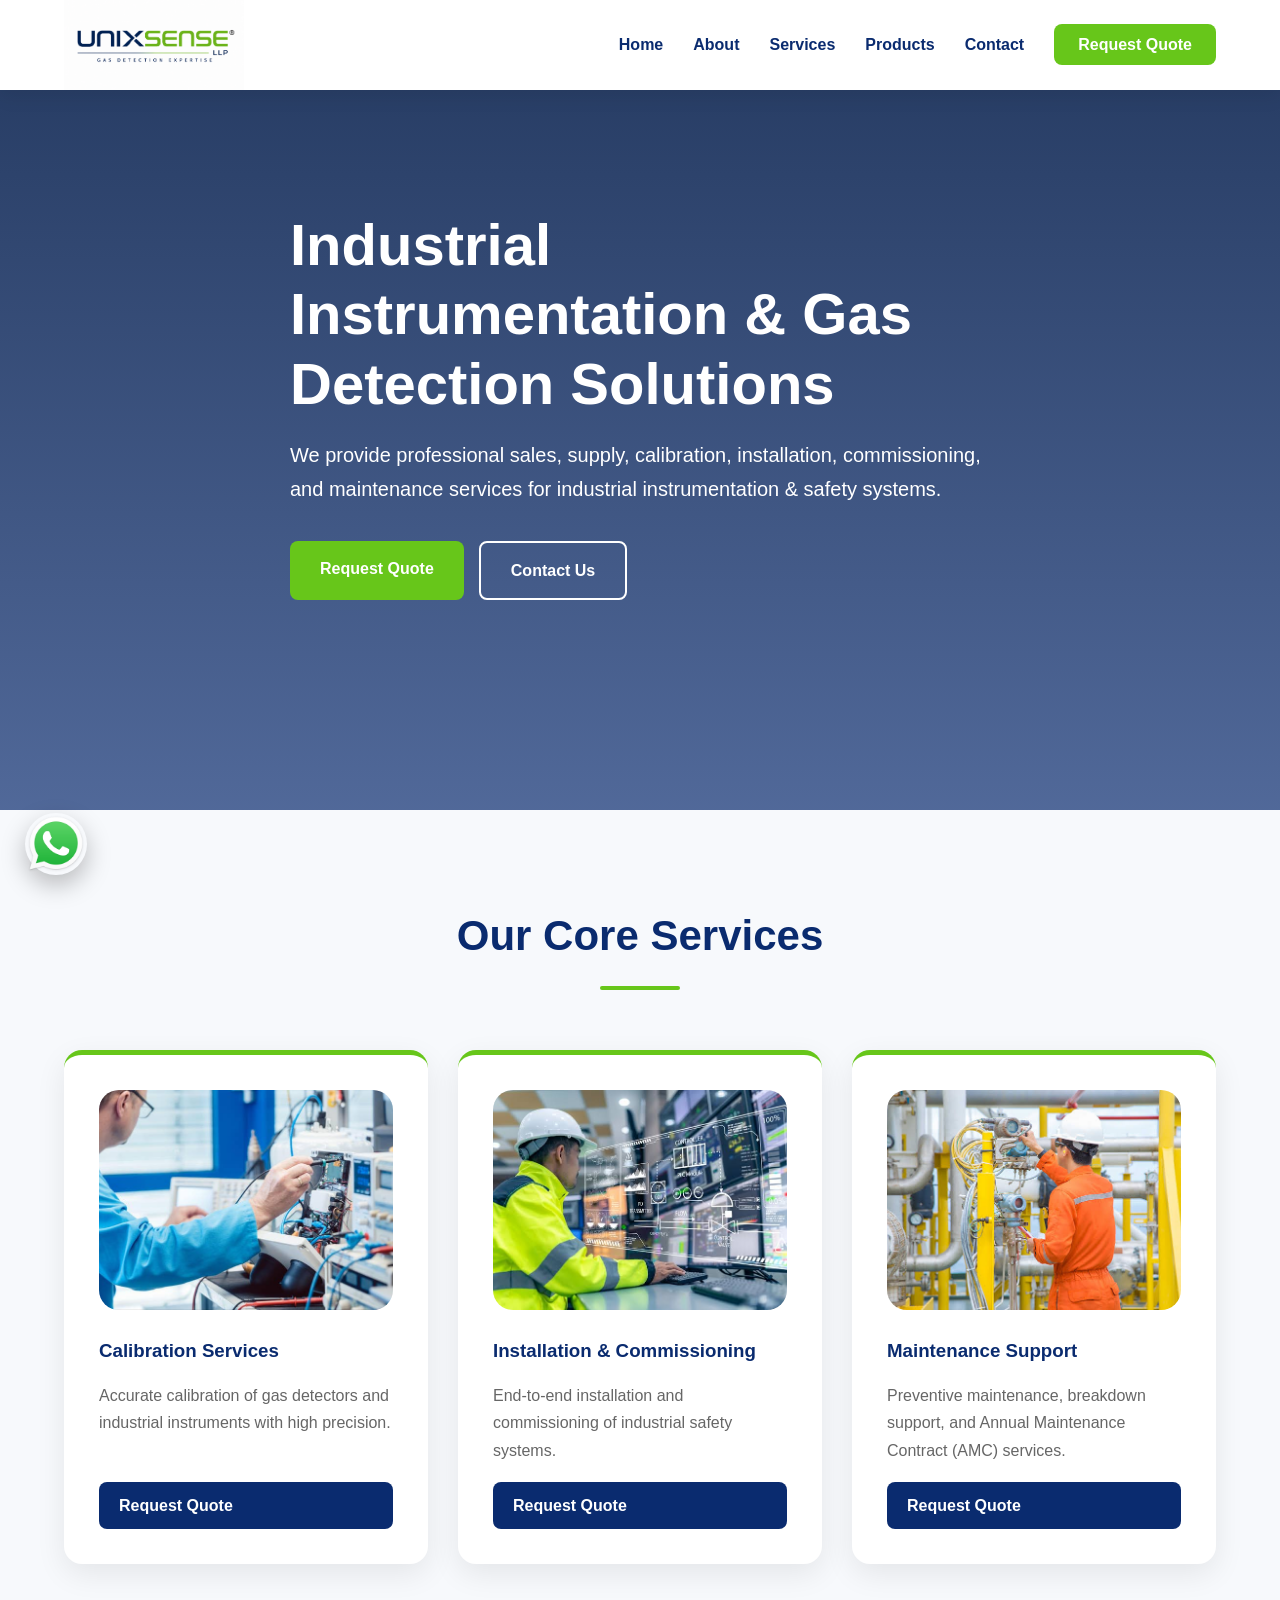
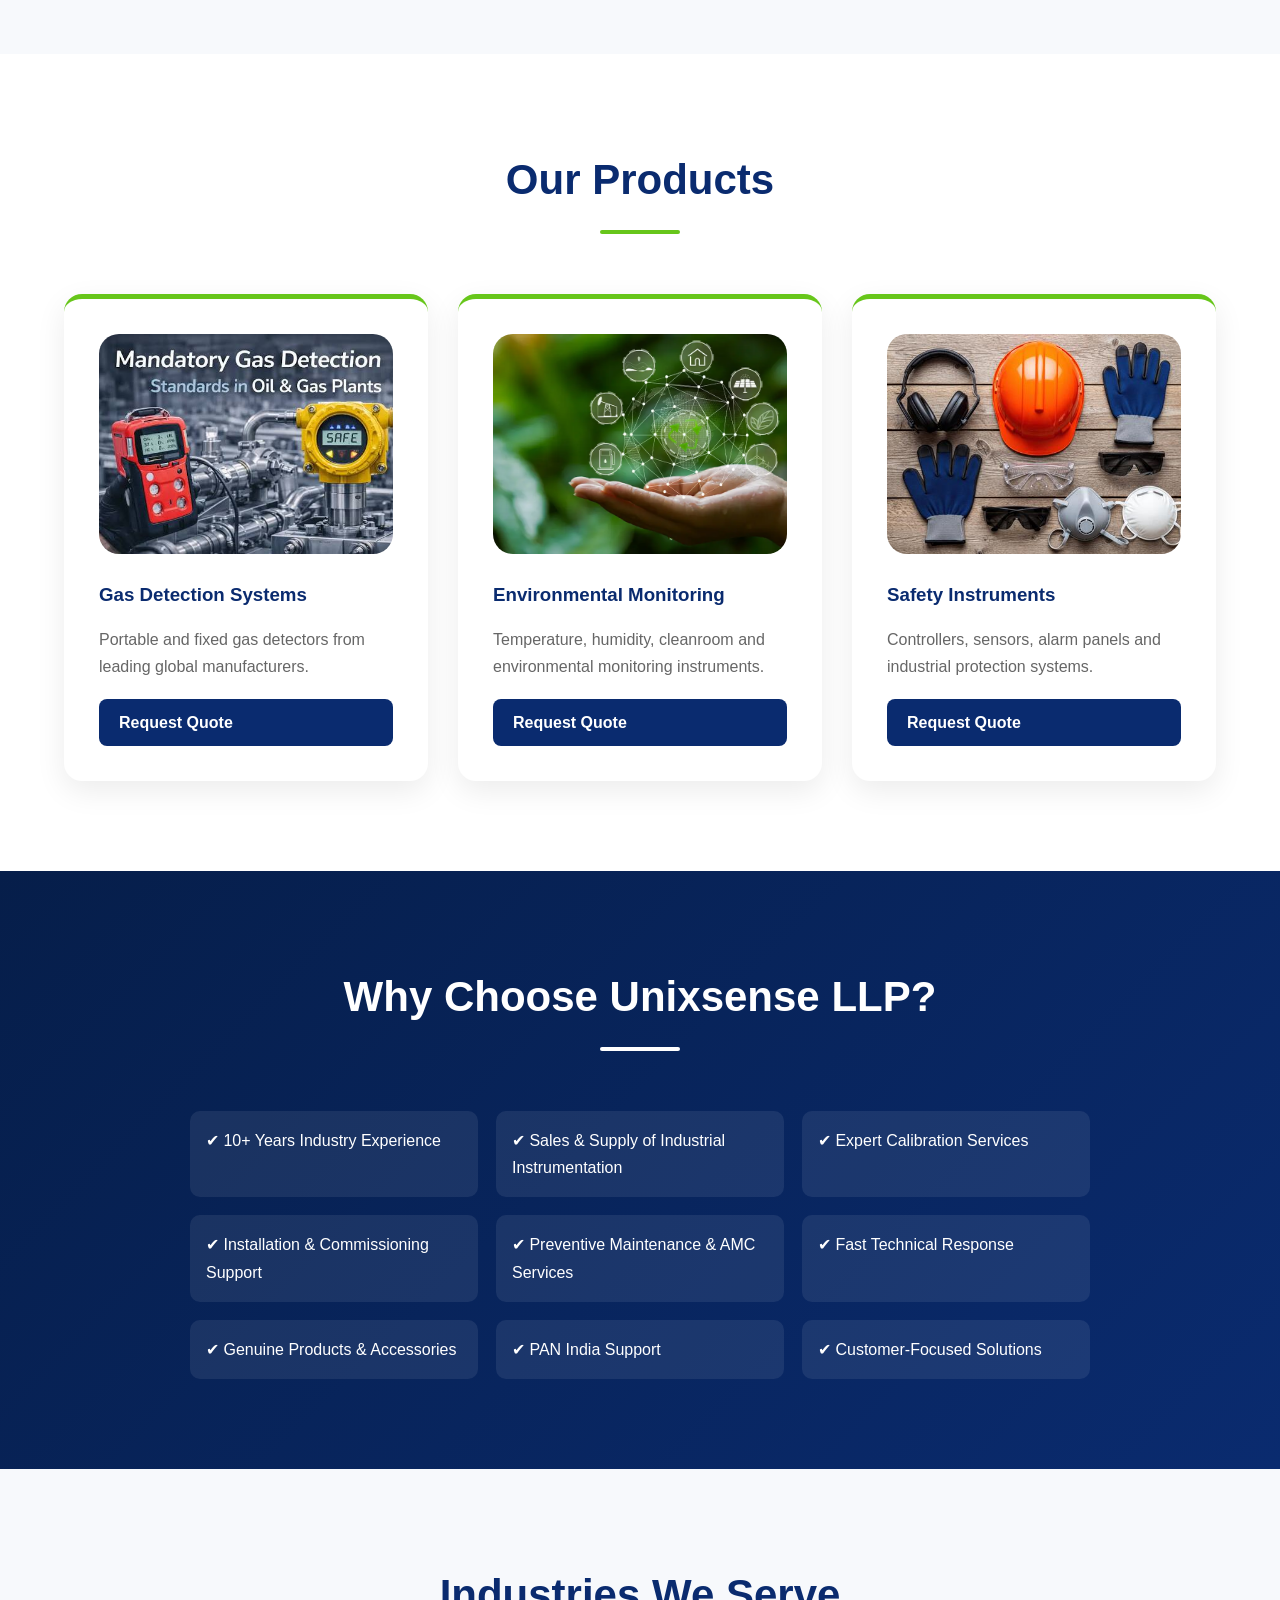
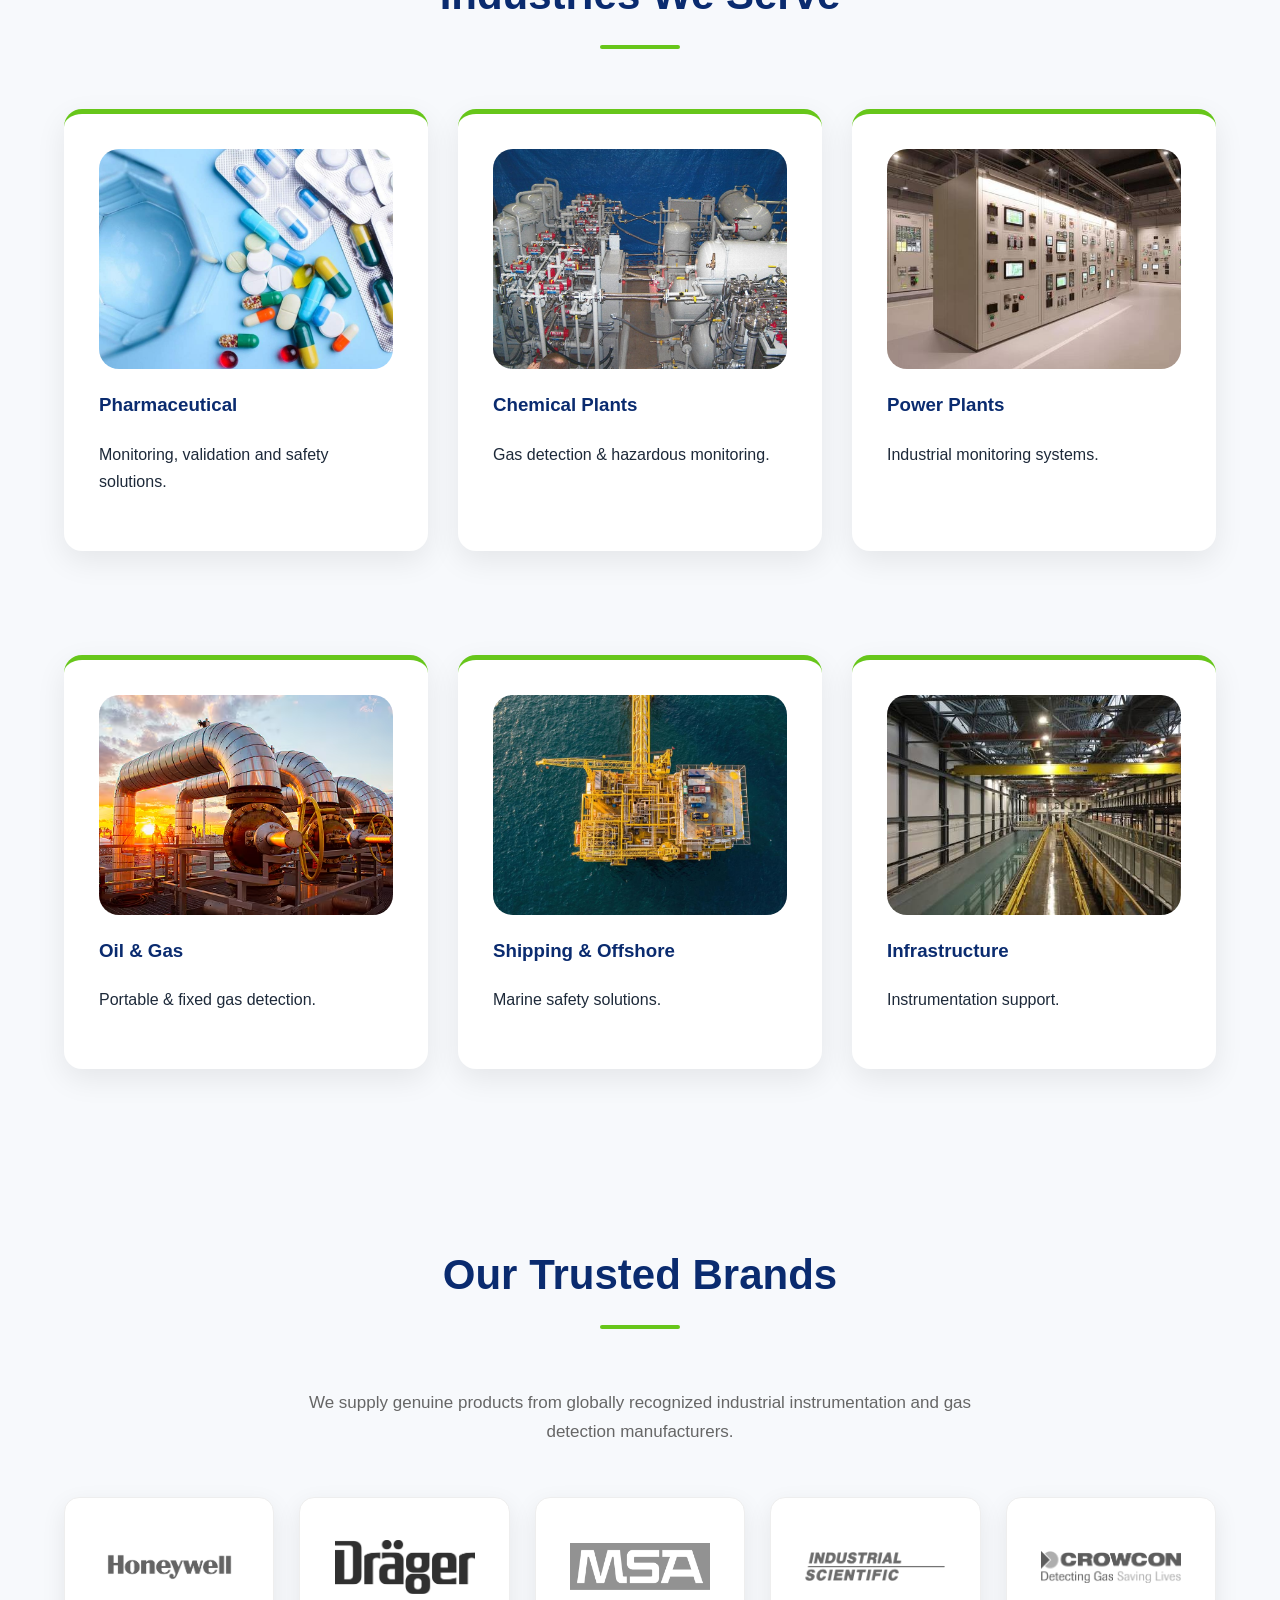
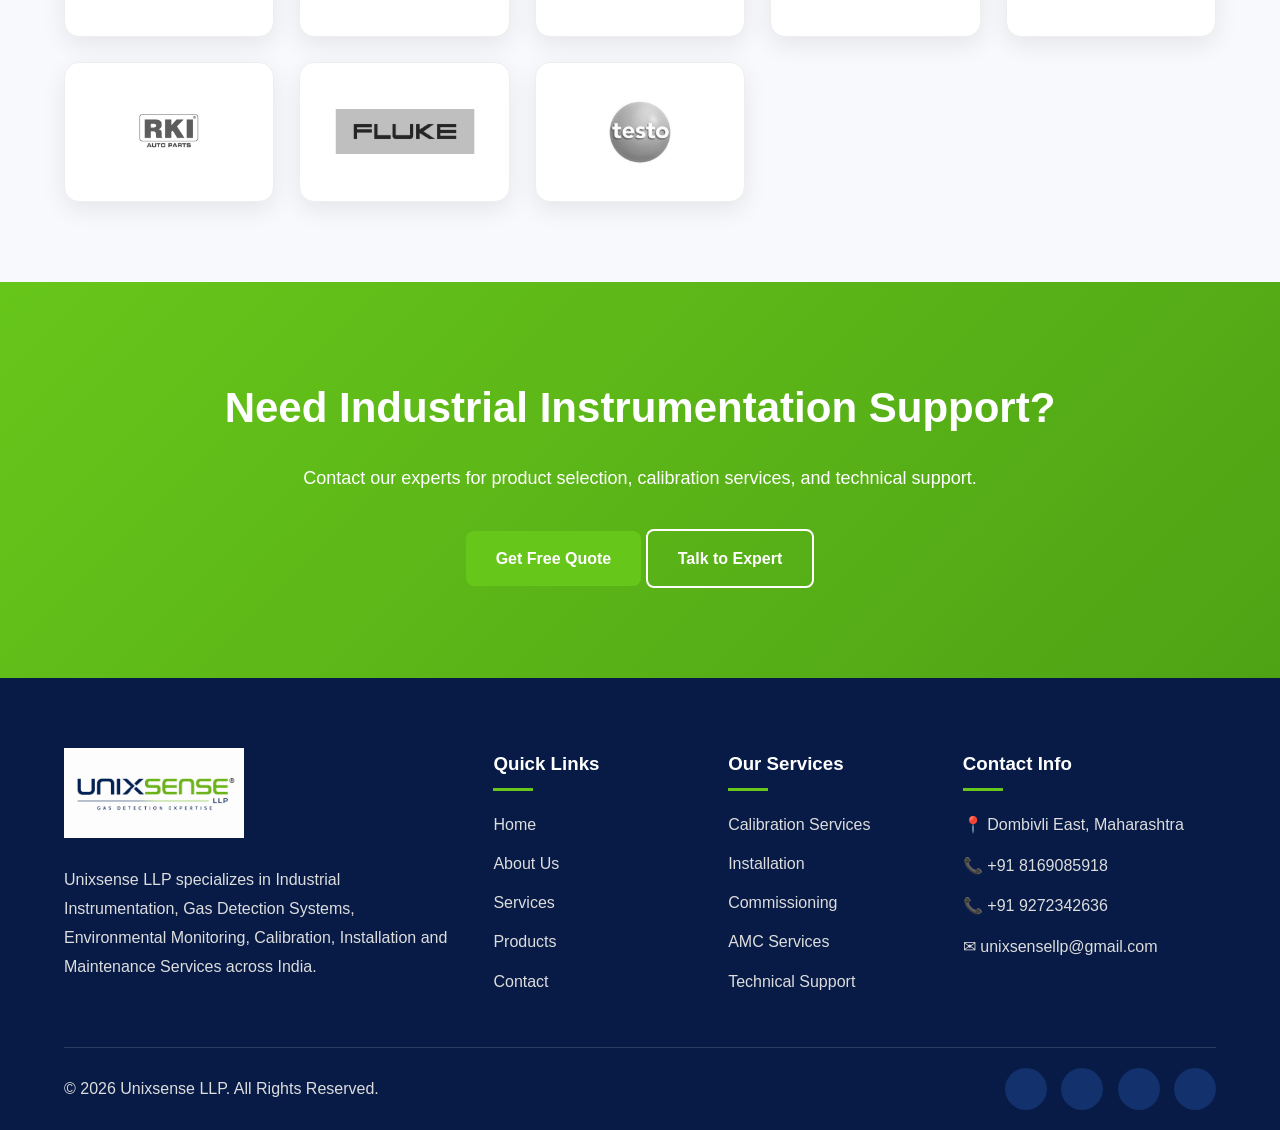
==== commit db9b51aa: "Add files via upload" ====
--- a/index.html
+++ b/index.html
@@ -50,7 +50,7 @@
         }
 
         .card-content {
-            /* padding: 25px; */
+            padding-top: 25px;
             display: flex;
             flex-direction: column;
             flex: 1;
@@ -77,28 +77,51 @@
 <body>
 
     <header>
+
         <div class="container nav-container">
+
             <a href="index.html" class="logo">
-                <img src="logo.png.png" alt="Unixsense LLP">
+                <img src="logo.png" alt="Unixsense LLP">
             </a>
 
-            <nav>
+            <div class="menu-toggle" id="menuToggle">
+
+                <span></span>
+                <span></span>
+                <span></span>
+
+            </div>
+
+            <nav id="navbar">
+
                 <ul>
-                    <li><a href="index.html" class="active">Home</a></li>
+
+                    <li><a href="index.html">Home</a></li>
+
                     <li><a href="about.html">About</a></li>
+
                     <li><a href="services.html">Services</a></li>
+
                     <li><a href="products.html">Products</a></li>
-                    <li><a href="quote.html" class="quote-btn">Request Quote</a></li>
+
                     <li><a href="contact.html">Contact</a></li>
+
+                    <li>
+                        <a href="#" onclick="openQuote()" class="quote-btn">
+                            Request Quote
+                        </a>
+                    </li>
+
                 </ul>
+
             </nav>
-        </div>
+
+        </div>
+
     </header>
 
 
     <!-- Request Quote -->
-
-    <!-- QUOTE MODAL -->
 
     <div class="quote-modal" id="quoteModal">
 
@@ -116,7 +139,21 @@
                 Tell us your requirement and our experts will contact you shortly.
             </p>
 
-            <form id="quoteForm">
+            <form id="quoteForm" action="https://api.web3forms.com/submit" method="POST">
+
+                <!-- Required -->
+                <input type="hidden" name="access_key" value="66b65da9-f16d-4817-9fa8-e456fb74510f">
+
+                <input type="hidden" name="subject" value="New Quote Request | Unixsense LLP">
+
+                <input type="hidden" name="from_name" value="Unixsense Website">
+
+                <input type="hidden" name="form_type" value="Quote Request">
+
+                <input type="hidden" name="page" id="page">
+
+                <!-- Optional -->
+                <input type="checkbox" name="botcheck" style="display:none;">
 
                 <div class="form-row">
 
@@ -124,7 +161,7 @@
 
                         <label>Company Name *</label>
 
-                        <input type="text" name="company" required>
+                        <input type="text" name="company" placeholder="ABC Industries Pvt Ltd" required>
 
                     </div>
 
@@ -132,7 +169,7 @@
 
                         <label>Contact Person *</label>
 
-                        <input type="text" name="name" required>
+                        <input type="text" name="name" placeholder="John Smith" required>
 
                     </div>
 
@@ -144,7 +181,7 @@
 
                         <label>Email Address *</label>
 
-                        <input type="email" name="email" required>
+                        <input type="email" name="email" placeholder="john@company.com" required>
 
                     </div>
 
@@ -152,7 +189,7 @@
 
                         <label>Mobile Number *</label>
 
-                        <input type="tel" name="phone" required>
+                        <input type="tel" name="phone" placeholder="+91 XXXXX XXXXX" required>
 
                     </div>
 
@@ -162,9 +199,11 @@
 
                     <div class="form-group">
 
-                        <label>Requirement Type</label>
-
-                        <select id="category">
+                        <label>Requirement Type *</label>
+
+                        <select id="category" name="category" required>
+
+                            <option value="">Select</option>
 
                             <option>Products</option>
 
@@ -176,9 +215,9 @@
 
                     <div class="form-group">
 
-                        <label>Product / Service</label>
-
-                        <select id="requirement" name="requirement">
+                        <label>Product / Service *</label>
+
+                        <select id="requirement" name="requirement" required>
 
                         </select>
 
@@ -188,7 +227,7 @@
 
                 <div class="form-group">
 
-                    <label>Quantity</label>
+                    <label>Estimated Quantity</label>
 
                     <select name="quantity">
 
@@ -212,11 +251,11 @@
 
                     <label>Requirement Details</label>
 
-                    <textarea name="message" rows="5" placeholder="Describe your requirement..."></textarea>
-
-                </div>
-
-                <button class="btn" type="submit">
+                    <textarea name="message" rows="6" placeholder="Please describe your requirement..."></textarea>
+
+                </div>
+
+                <button type="submit" class="btn primary" id="quoteSubmitBtn">
 
                     Request Quote
 
@@ -511,12 +550,12 @@
         <div class="container">
             <h2>Need Industrial Instrumentation Support?</h2>
             <p>Contact our experts for product selection, calibration services, and technical support.</p>
-            <a href="quote.html" class="btn primary">Get Free Quote</a>
+            <a href="#" onclick="openQuote()" class="btn primary">Get Free Quote</a>
             <a href="contact.html" class="btn secondary">Talk to Expert</a>
         </div>
     </section>
 
-    <section class="contact">
+    <!-- <section class="contact">
         <div class="container">
             <div class="contact-box">
                 <h2>Contact Information</h2>
@@ -530,16 +569,153 @@
                 <p>📞 +91 9272342636</p>
                 <p>📧 unixsensellp@gmail.com</p>
             </div>
-        </div>
+        </div> -->
     </section>
 
-    <footer>
+    <footer class="footer">
+
         <div class="container">
-            <p>© 2026 Unixsense LLP. All Rights Reserved.</p>
-        </div>
+
+            <div class="footer-grid">
+
+                <!-- Company -->
+
+                <div class="footer-column">
+
+                    <img src="logo.png" class="footer-logo">
+
+                    <p>
+
+                        Unixsense LLP specializes in Industrial Instrumentation,
+                        Gas Detection Systems, Environmental Monitoring,
+                        Calibration, Installation and Maintenance Services
+                        across India.
+
+                    </p>
+
+                </div>
+
+                <!-- Quick Links -->
+
+                <div class="footer-column">
+
+                    <h3>Quick Links</h3>
+
+                    <ul>
+
+                        <li><a href="index.html">Home</a></li>
+
+                        <li><a href="about.html">About Us</a></li>
+
+                        <li><a href="services.html">Services</a></li>
+
+                        <li><a href="products.html">Products</a></li>
+
+                        <li><a href="contact.html">Contact</a></li>
+
+                    </ul>
+
+                </div>
+
+                <!-- Services -->
+
+                <div class="footer-column">
+
+                    <h3>Our Services</h3>
+
+                    <ul>
+
+                        <li>Calibration Services</li>
+
+                        <li>Installation</li>
+
+                        <li>Commissioning</li>
+
+                        <li>AMC Services</li>
+
+                        <li>Technical Support</li>
+
+                    </ul>
+
+                </div>
+
+                <!-- Contact -->
+
+                <div class="footer-column">
+
+                    <h3>Contact Info</h3>
+
+                    <p>
+
+                        📍 Dombivli East, Maharashtra
+
+                    </p>
+
+                    <p>
+
+                        📞 +91 8169085918
+
+                    </p>
+
+                    <p>
+
+                        📞 +91 9272342636
+
+                    </p>
+
+                    <p>
+
+                        ✉ unixsensellp@gmail.com
+
+                    </p>
+
+                </div>
+
+            </div>
+
+            <hr>
+
+            <div class="footer-bottom">
+
+                <p>
+
+                    © 2026 Unixsense LLP. All Rights Reserved.
+
+                </p>
+
+                <div class="social-links">
+
+                    <a href="#"><i class="fab fa-linkedin"></i></a>
+
+                    <a href="#"><i class="fab fa-facebook"></i></a>
+
+                    <a href="#"><i class="fab fa-instagram"></i></a>
+
+                    <a href="https://wa.me/918169085918"><i class="fab fa-whatsapp"></i></a>
+
+                </div>
+
+            </div>
+
+        </div>
+
     </footer>
 
+    <a href="https://wa.me/918169085918" class="whatsapp" target="_blank"><img width="62px"
+            src="./image/WhatsApp_icon.png" alt="whatsapp"></a>
+
     <script src="script.js"></script>
+    <script>
+        document.getElementById("page").value = window.location.pathname;
+
+        const quoteForm = document.getElementById("quoteForm");
+
+        quoteForm.addEventListener("submit", function () {
+
+            document.getElementById("quoteSubmitBtn").innerHTML = "Sending...";
+
+        });
+    </script>
 </body>
 
 </html>
--- a/style.css
+++ b/style.css
@@ -25,7 +25,7 @@
 
 /* Header */
 
-header {
+/* header {
   position: sticky;
   top: 0;
   z-index: 1000;
@@ -74,6 +74,210 @@
 .quote-btn:hover {
   background: #4EA315;
   color: #fff;
+} */
+
+
+
+/*========================
+        HEADER
+========================*/
+
+header {
+
+  position: fixed;
+
+  top: 0;
+
+  left: 0;
+
+  width: 100%;
+
+  z-index: 9999;
+
+  background: #fff;
+
+  box-shadow: 0 5px 20px rgba(0, 0, 0, .08);
+
+}
+
+.nav-container {
+
+  /* height: 80px; */
+
+  display: flex;
+
+  justify-content: space-between;
+
+  align-items: center;
+
+}
+
+.logo img {
+
+  width: 180px;
+
+  display: block;
+
+}
+
+/*========================
+        NAV
+========================*/
+
+nav ul {
+
+  display: flex;
+
+  align-items: center;
+
+  gap: 30px;
+
+  list-style: none;
+
+}
+
+nav a {
+
+  text-decoration: none;
+
+  color: #0A2B6F;
+
+  font-weight: 600;
+
+  transition: .3s;
+
+}
+
+nav a:hover {
+
+  color: #67C61A;
+
+}
+
+.quote-btn {
+
+  background: #67C61A;
+
+  color: white;
+
+  padding: 12px 24px;
+
+  border-radius: 8px;
+
+}
+
+.quote-btn:hover {
+
+  background: #0A2B6F;
+
+  color: white;
+
+}
+
+/*========================
+    HAMBURGER
+========================*/
+
+.menu-toggle {
+
+  display: none;
+
+  flex-direction: column;
+
+  cursor: pointer;
+
+}
+
+.menu-toggle span {
+
+  width: 28px;
+
+  height: 3px;
+
+  background: #0A2B6F;
+
+  margin: 4px;
+
+  transition: .3s;
+
+}
+
+/*========================
+    MOBILE
+========================*/
+
+@media(max-width:991px) {
+
+  .menu-toggle {
+
+    display: flex;
+
+    z-index: 10001;
+
+  }
+
+  nav {
+
+    position: fixed;
+
+    top: 80px;
+
+    right: -100%;
+
+    width: 300px;
+
+    height: calc(100vh - 80px);
+
+    background: white;
+
+    transition: .4s;
+
+    box-shadow: -5px 0 20px rgba(0, 0, 0, .1);
+
+    padding-top: 30px;
+
+  }
+
+  nav.active {
+
+    right: 0;
+
+  }
+
+  nav ul {
+
+    flex-direction: column;
+
+    gap: 25px;
+
+  }
+
+  .quote-btn {
+
+    display: inline-block;
+
+  }
+
+}
+
+/* animated css */
+
+.menu-toggle.active span:nth-child(1) {
+
+  transform: rotate(45deg) translate(6px, 6px);
+
+}
+
+.menu-toggle.active span:nth-child(2) {
+
+  opacity: 0;
+
+}
+
+.menu-toggle.active span:nth-child(3) {
+
+  transform: rotate(-45deg) translate(7px, -7px);
+
 }
 
 /* Hero */
@@ -209,7 +413,7 @@
 
 .card h3 {
   color: #0A2B6F;
-  margin-bottom: 15px;
+  margin-bottom: 0px;
 }
 
 .products {
@@ -271,12 +475,6 @@
   margin-bottom: 20px;
 }
 
-footer {
-  background: #061E4A;
-  color: #fff;
-  text-align: center;
-  padding: 25px 0;
-}
 
 /* Responsive */
 
@@ -293,12 +491,12 @@
 @media(max-width:768px) {
 
   .nav-container {
-    flex-direction: column;
+    flex-direction: row;
   }
 
   .logo img {
-    height: 60px;
-    margin-bottom: 15px;
+    /* height: 60px;
+    margin-bottom: 15px; */
   }
 
   nav ul {
@@ -569,19 +767,7 @@
 
 }
 
-/* =============================== */
-
-footer {
-
-  background: #061E4A;
-
-  color: white;
-
-  padding: 35px 0;
-
-  text-align: center;
-
-}
+
 
 /* =============================== */
 
@@ -1273,7 +1459,7 @@
 .centre {
   display: block;
   width: fit-content;
-  margin: 20px auto 0;
+  margin: 20px  0;
 }
 
 /*=====================================================
@@ -1826,4 +2012,185 @@
 
   }
 
+}
+
+
+/*=========================
+        FOOTER
+=========================*/
+
+.footer {
+
+  background: #071B46;
+
+  color: #ddd;
+
+  padding: 70px 0 20px;
+
+}
+
+.footer-grid {
+
+  display: grid;
+
+  grid-template-columns: 2fr 1fr 1fr 1.3fr;
+
+  gap: 40px;
+
+}
+
+.footer-logo {
+
+  width: 180px;
+
+  margin-bottom: 20px;
+
+}
+
+.footer-column h3 {
+
+  color: white;
+
+  margin-bottom: 20px;
+
+  position: relative;
+
+}
+
+.footer-column h3::after {
+
+  content: "";
+
+  width: 40px;
+
+  height: 3px;
+
+  background: #67C61A;
+
+  display: block;
+
+  margin-top: 8px;
+
+}
+
+.footer-column ul {
+
+  list-style: none;
+
+}
+
+.footer-column ul li {
+
+  margin-bottom: 12px;
+
+}
+
+.footer-column ul li a {
+
+  color: #ddd;
+
+  text-decoration: none;
+
+  transition: .3s;
+
+}
+
+.footer-column ul li a:hover {
+
+  color: #67C61A;
+
+  padding-left: 6px;
+
+}
+
+.footer-column p {
+
+  margin-bottom: 12px;
+
+  line-height: 1.8;
+
+}
+
+.footer hr {
+
+  margin: 40px 0 20px;
+
+  border: none;
+
+  border-top: 1px solid rgba(255, 255, 255, .15);
+
+}
+
+.footer-bottom {
+
+  display: flex;
+
+  justify-content: space-between;
+
+  align-items: center;
+
+}
+
+.social-links a {
+
+  width: 42px;
+
+  height: 42px;
+
+  background: #12316D;
+
+  color: white;
+
+  border-radius: 50%;
+
+  display: inline-flex;
+
+  justify-content: center;
+
+  align-items: center;
+
+  margin-left: 10px;
+
+  transition: .3s;
+
+  text-decoration: none;
+
+}
+
+.social-links a:hover {
+
+  background: #67C61A;
+
+  transform: translateY(-5px);
+
+}
+
+/* Mobile */
+
+@media(max-width:768px) {
+
+  .footer-grid {
+
+    grid-template-columns: 1fr;
+
+    text-align: center;
+
+  }
+
+  .footer-bottom {
+
+    flex-direction: column;
+
+    gap: 20px;
+
+  }
+
+  .footer-column h3::after {
+
+    margin: auto;
+
+    margin-top: 10px;
+
+  }
+
 }
